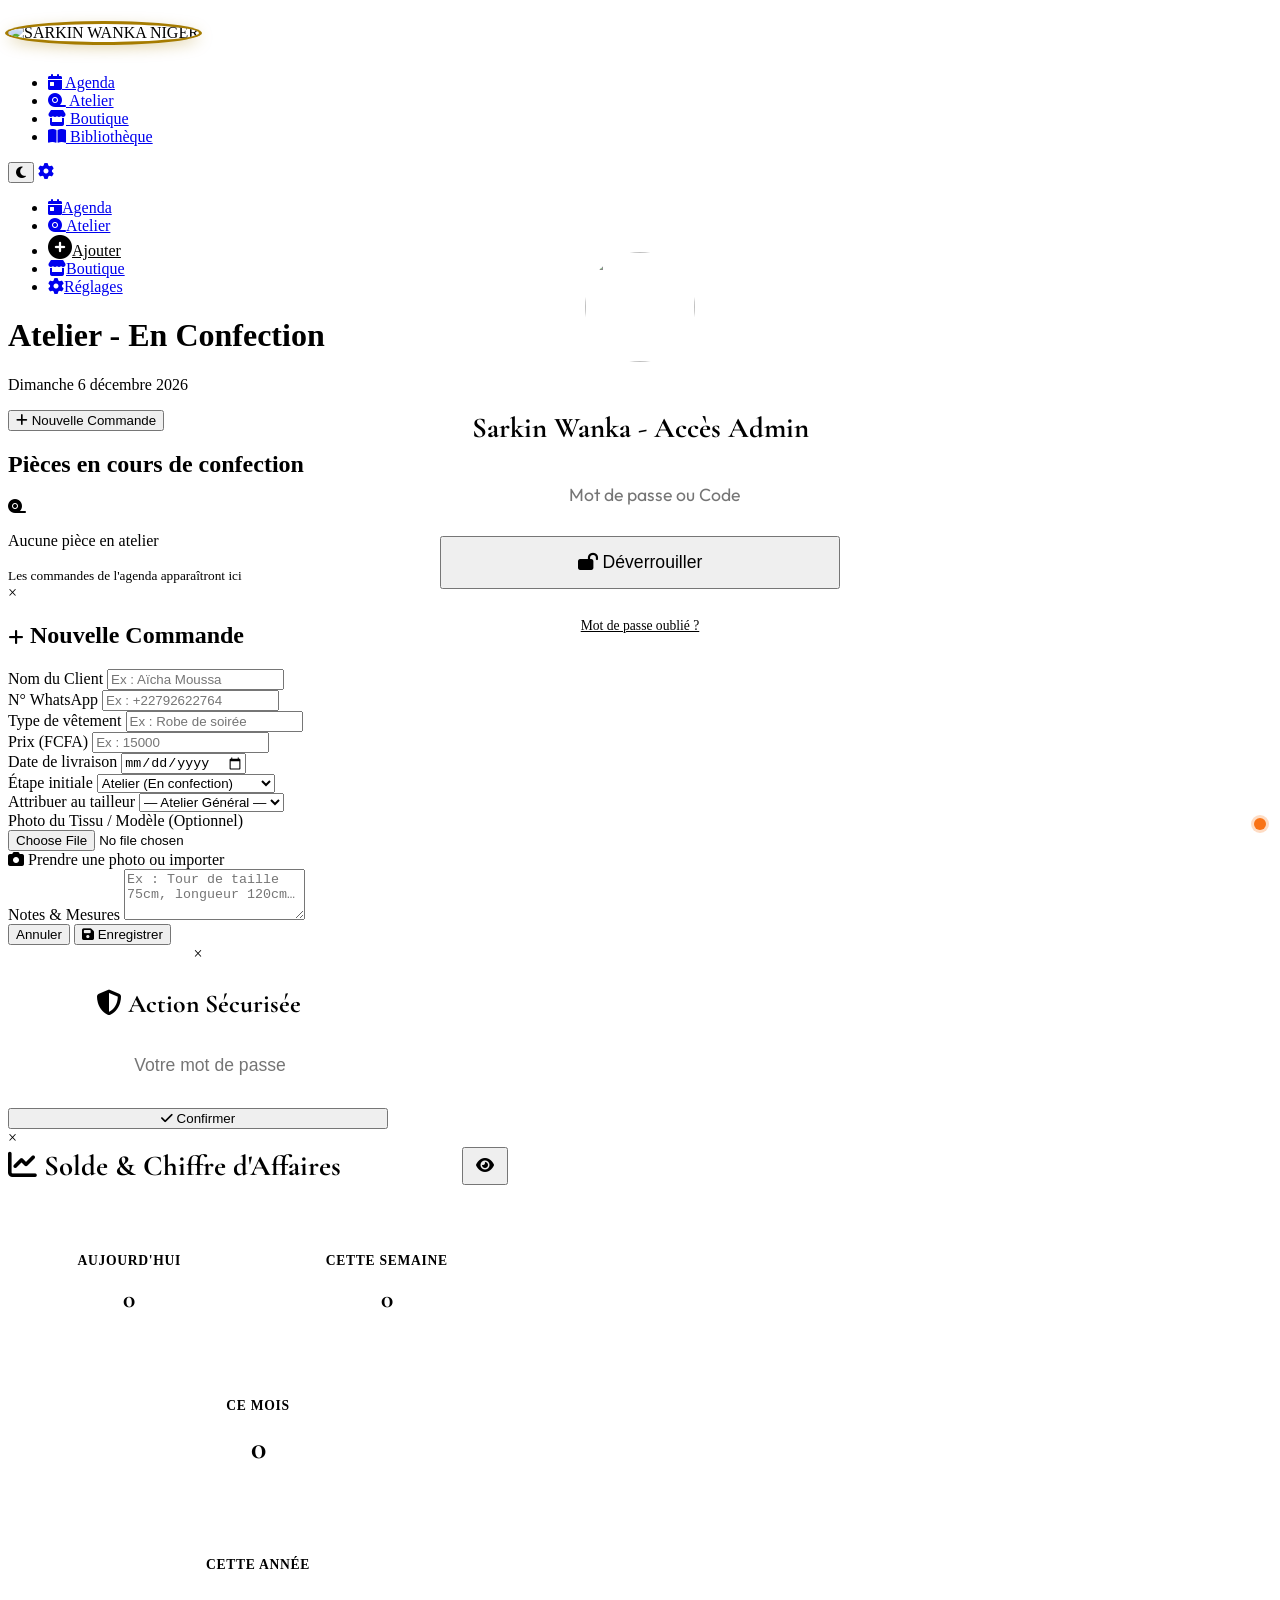
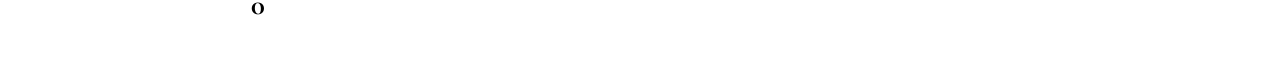
==== atelier.html @ f6b2d55a "Prefix FSW- + Boutique nav badges + Fix library actions" ====
<!DOCTYPE html>
<html lang="fr">
<head>
    <meta charset="UTF-8">
    <meta name="viewport" content="width=device-width, initial-scale=1.0, viewport-fit=cover">
    <meta name="theme-color" content="#A67C00">
    <meta name="apple-mobile-web-app-capable" content="yes">
    <meta name="apple-mobile-web-app-status-bar-style" content="default">
    <meta name="apple-mobile-web-app-title" content="Sarkin Wanka">
    <link rel="apple-touch-icon" href="assets/img/logo.png">
    <link rel="icon" type="image/png" href="assets/img/logo.png">
    <link rel="manifest" href="manifest.json">
    <title>SARKIN WANKA NIGER — Atelier</title>
    <link href="https://fonts.googleapis.com/css2?family=Cormorant+Garamond:wght@400;500;600;700&family=Outfit:wght@300;400;500;600;700&display=swap" rel="stylesheet">
    <link rel="stylesheet" href="https://cdnjs.cloudflare.com/ajax/libs/font-awesome/6.4.0/css/all.min.css">
    <link rel="stylesheet" href="assets/css/style.v2.css">
    <!-- Firebase SDK -->
    <script src="https://www.gstatic.com/firebasejs/9.23.0/firebase-app-compat.js"></script>
    <script src="https://www.gstatic.com/firebasejs/9.23.0/firebase-firestore-compat.js"></script>
    <script src="https://www.gstatic.com/firebasejs/9.23.0/firebase-storage-compat.js"></script>
    <script src="https://www.gstatic.com/firebasejs/9.23.0/firebase-auth-compat.js"></script>
</head>
<body class="light-theme">
<div class="app-container">
    <!-- SIDEBAR DESKTOP -->
    <nav class="sidebar glass-panel">
        <div class="sidebar-header" style="justify-content:center;padding:16px 0 0;">
            <div class="logo" style="flex-direction:column;gap:8px;margin-bottom:2rem;">
                <img src="assets/img/logo.png" alt="SARKIN WANKA NIGER" style="width:100px;height:100px;border-radius:50%;object-fit:cover;box-shadow:0 4px 16px rgba(166,124,0,0.4),0 0 0 3px #A67C00;">
            </div>
        </div>
        <ul class="nav-links">
            <li><a href="index.html"><i class="fa-solid fa-calendar-day"></i> Agenda</a></li>
            <li class="active"><a href="atelier.html"><i class="fa-solid fa-tape"></i> Atelier</a></li>
            <li><a href="boutique.html" style="display:flex;justify-content:space-between;align-items:center;"><span><i class="fa-solid fa-store"></i> Boutique</span><span class="boutique-badge badge badge-success" style="display:none;font-size:0.7rem;padding:2px 6px;">0</span></a></li>
            <li><a href="bibliotheque.html"><i class="fa-solid fa-book-open"></i> Bibliothèque</a></li>
        </ul>
        <div class="sidebar-footer">
            <button id="theme-toggle" class="btn-icon"><i class="fa-solid fa-moon"></i></button>
            <a href="parametre.html" class="btn-icon" title="Paramètres" style="text-decoration:none;"><i class="fa-solid fa-gear"></i></a>
        </div>
    </nav>

    <!-- BOTTOM NAV MOBILE -->
    <nav class="bottom-nav">
        <ul>
            <li><a href="index.html"><i class="fa-solid fa-calendar-day"></i><span>Agenda</span></a></li>
            <li class="active"><a href="atelier.html"><i class="fa-solid fa-tape"></i><span>Atelier</span></a></li>
            <li class="new-btn"><a href="#" onclick="openNewTaskModal();return false;" style="color:var(--primary-color);"><i class="fa-solid fa-plus-circle" style="font-size:1.5rem;"></i><span>Ajouter</span></a></li>
            <li style="position:relative;"><a href="boutique.html"><i class="fa-solid fa-store"></i><span>Boutique</span><span class="boutique-badge badge badge-success" style="display:none;position:absolute;top:5px;right:15%;font-size:0.6rem;padding:2px 5px;min-width:16px;border:2px solid var(--surface-color);">0</span></a></li>
            <li><a href="parametre.html"><i class="fa-solid fa-gear"></i><span>Réglages</span></a></li>
        </ul>
    </nav>

    <main class="main-content">
        <header class="top-header">
            <div>
                <h1>Atelier - En Confection</h1>
                <p class="subtitle" id="current-date">Aujourd'hui</p>
            </div>
            <div class="header-actions">
                <button class="btn btn-primary" onclick="openNewTaskModal()">
                    <i class="fa-solid fa-plus"></i> Nouvelle Commande
                </button>
            </div>
        </header>

        <section class="agenda-section">
            <div class="agenda-header">
                <h2>Pièces en cours de confection</h2>
            </div>
            <div class="atelier-grid" id="atelier-list">
                <div class="loading-state"><i class="fa-solid fa-spinner fa-spin"></i> Chargement…</div>
            </div>
        </section>
    </main>
</div>

<!-- Modal nouvelle commande -->
<div id="task-modal" class="modal">
    <div class="modal-content">
        <span class="close-modal" onclick="closeNewTaskModal()">&times;</span>
        <h2><i class="fa-solid fa-plus" style="color:var(--primary-color);font-size:1.1rem;"></i> Nouvelle Commande</h2>
        <form id="new-task-form">
            <div class="form-row">
                <div class="form-group">
                    <label>Nom du Client</label>
                    <input type="text" id="client-name" required placeholder="Ex : Aïcha Moussa">
                </div>
                <div class="form-group">
                    <label>N° WhatsApp</label>
                    <input type="tel" id="client-phone" placeholder="Ex : +22792622764">
                </div>
            </div>
            <div class="form-group">
                <label>Type de vêtement</label>
                <input type="text" id="cloth-type" required placeholder="Ex : Robe de soirée">
            </div>
            <div class="form-row">
                <div class="form-group">
                    <label>Prix (FCFA)</label>
                    <input type="number" id="task-price" placeholder="Ex : 15000" inputmode="numeric">
                </div>
                <div class="form-group">
                    <label>Date de livraison</label>
                    <input type="date" id="due-date" required>
                </div>
            </div>
            <div class="form-row">
                <div class="form-group">
                    <label>Étape initiale</label>
                    <select id="initial-step">
                        <option value="agenda">Agenda (Prise de mesure)</option>
                        <option value="atelier" selected>Atelier (En confection)</option>
                    </select>
                </div>
                <div class="form-group">
                    <label>Attribuer au tailleur</label>
                    <select id="task-assignee">
                        <option value="">— Atelier Général —</option>
                    </select>
                </div>
            </div>
            <div class="form-group">
                <label>Photo du Tissu / Modèle <span style="font-weight:400;text-transform:none;">(Optionnel)</span></label>
                <div class="file-upload-wrapper">
                    <input type="file" id="cloth-photo" accept="image/*" capture="environment" class="file-input">
                    <div class="file-upload-box" id="file-upload-box">
                        <i class="fa-solid fa-camera"></i>
                        <span>Prendre une photo ou importer</span>
                    </div>
                    <img id="photo-preview" class="photo-preview" style="display:none;" alt="Aperçu">
                </div>
            </div>
            <div class="form-group">
                <label>Notes &amp; Mesures</label>
                <textarea id="task-notes" rows="3" placeholder="Ex : Tour de taille 75cm, longueur 120cm…"></textarea>
            </div>
            <div class="form-actions">
                <button type="button" class="btn btn-secondary" onclick="closeNewTaskModal()">Annuler</button>
                <button type="submit" class="btn btn-primary"><i class="fa-solid fa-save"></i> Enregistrer</button>
            </div>
        </form>
    </div>
</div>

<script src="assets/js/app.v2.js"></script>
<script>
    document.addEventListener('DOMContentLoaded', async () => {
        await initFirebase();
        initTheme();
        updateDateDisplay();
        renderAtelier();
    });
</script>
</body>
</html>
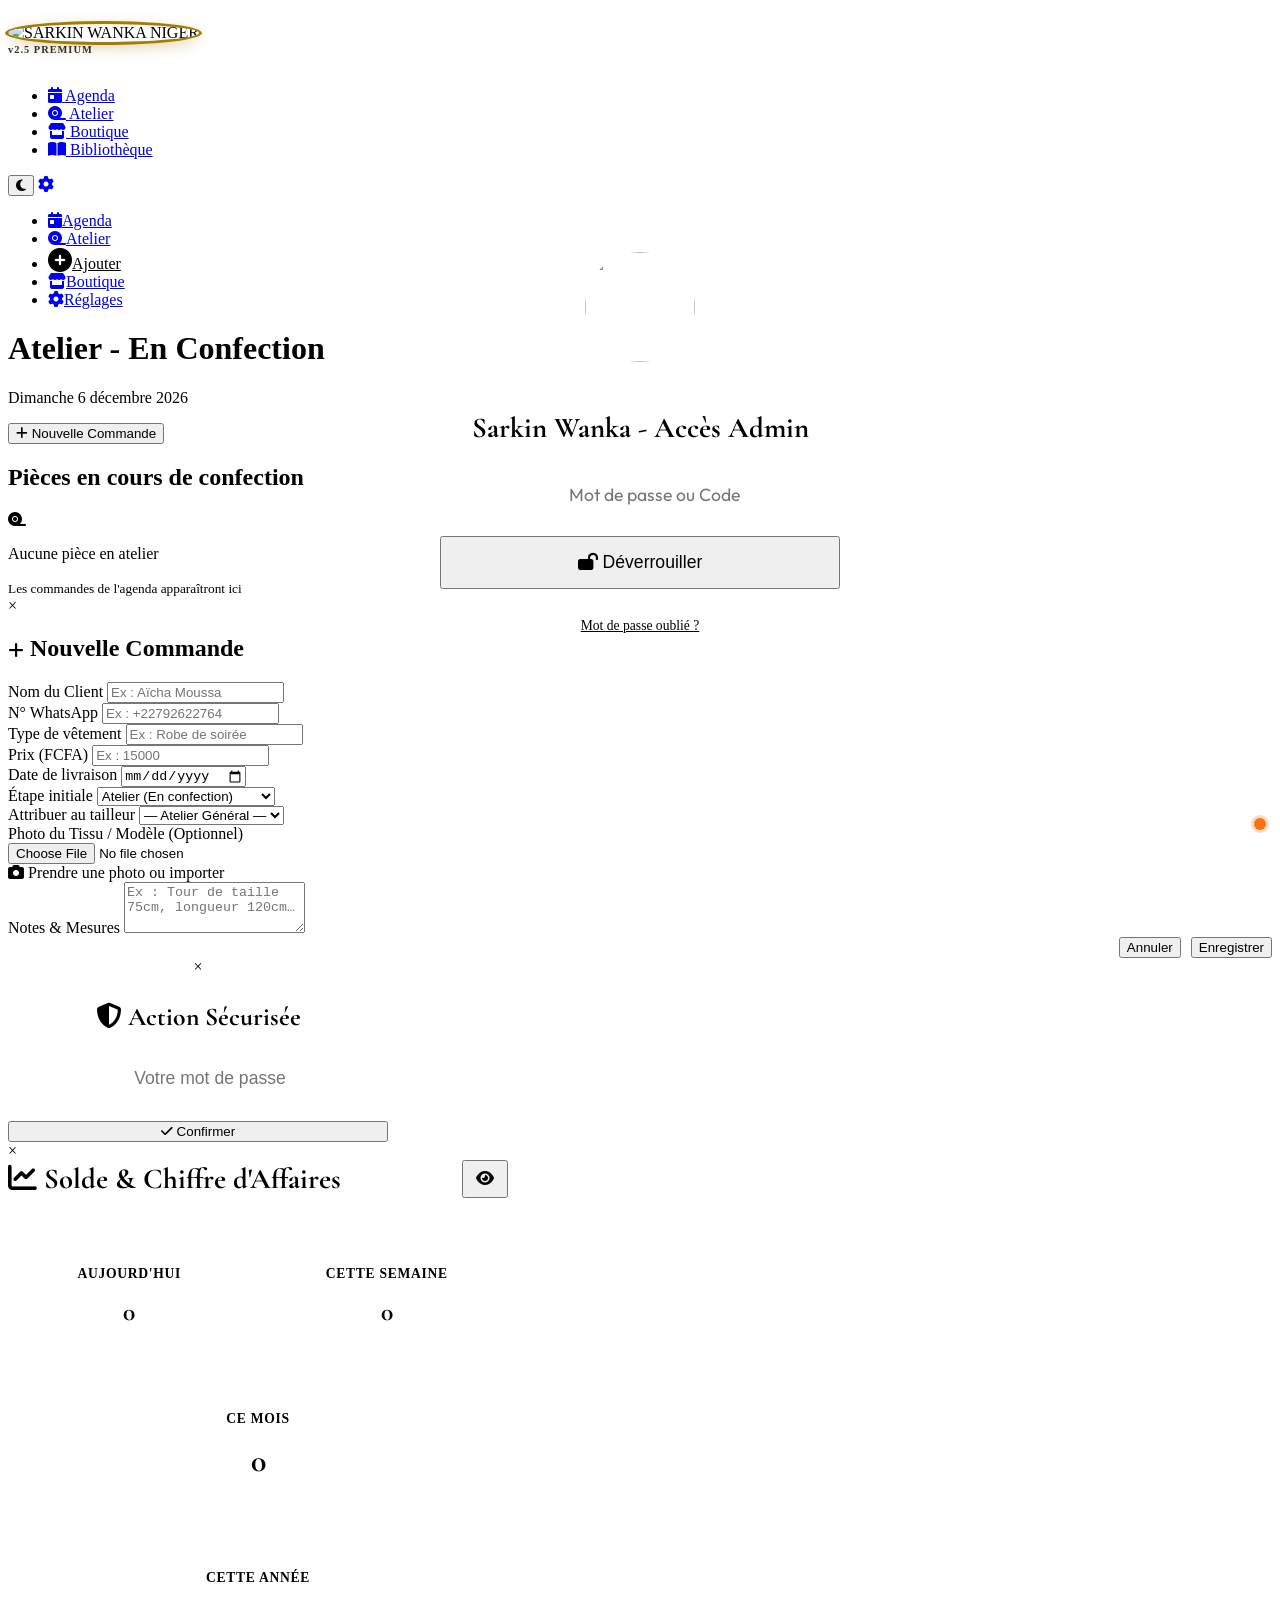
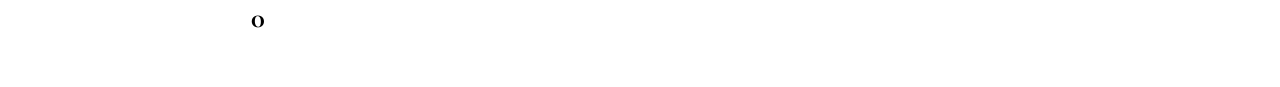
==== commit f48fe30a: "HOTFIX v2.5: Resurrected the dead JS file (Fixes all Admin buttons: Delete, Edit, Print)" ====
--- a/atelier.html
+++ b/atelier.html
@@ -26,7 +26,7 @@
     <nav class="sidebar glass-panel">
         <div class="sidebar-header" style="justify-content:center;padding:16px 0 0;">
             <div class="logo" style="flex-direction:column;gap:8px;margin-bottom:2rem;">
-                <img src="assets/img/logo.png" alt="SARKIN WANKA NIGER" style="width:100px;height:100px;border-radius:50%;object-fit:cover;box-shadow:0 4px 16px rgba(166,124,0,0.4),0 0 0 3px #A67C00;">
+                <img src="assets/img/logo.png" alt="SARKIN WANKA NIGER" style="width:100px;height:100px;border-radius:50%;object-fit:cover;box-shadow:0 4px 16px rgba(166,124,0,0.4),0 0 0 3px #A67C00;"><div style="font-size:0.65rem;color:var(--primary-color);font-weight:700;margin-top:2px;letter-spacing:1px;opacity:0.8;">v2.5 PREMIUM</div>
             </div>
         </div>
         <ul class="nav-links">
@@ -136,15 +136,21 @@
                 <label>Notes &amp; Mesures</label>
                 <textarea id="task-notes" rows="3" placeholder="Ex : Tour de taille 75cm, longueur 120cm…"></textarea>
             </div>
-            <div class="form-actions">
-                <button type="button" class="btn btn-secondary" onclick="closeNewTaskModal()">Annuler</button>
-                <button type="submit" class="btn btn-primary"><i class="fa-solid fa-save"></i> Enregistrer</button>
+            
+            <div class="form-actions" style="justify-content: space-between !important; display: flex !important;">
+                <button type="button" id="btn-delete-in-modal" class="btn btn-secondary" style="color:var(--danger-color); display:none; border-color:var(--danger-color);" onclick="handleDeleteFromModal()">
+                    <i class="fa-solid fa-trash"></i> Supprimer
+                </button>
+                <div style="display:flex; gap:10px; margin-left: auto;">
+                    <button type="button" class="btn btn-secondary" onclick="closeNewTaskModal()">Annuler</button>
+                    <button type="submit" class="btn btn-primary">Enregistrer</button>
+                </div>
             </div>
         </form>
     </div>
 </div>
 
-<script src="assets/js/app.v2.js"></script>
+<script src="assets/js/app.v2.js?v=2.2"></script>
 <script>
     document.addEventListener('DOMContentLoaded', async () => {
         await initFirebase();
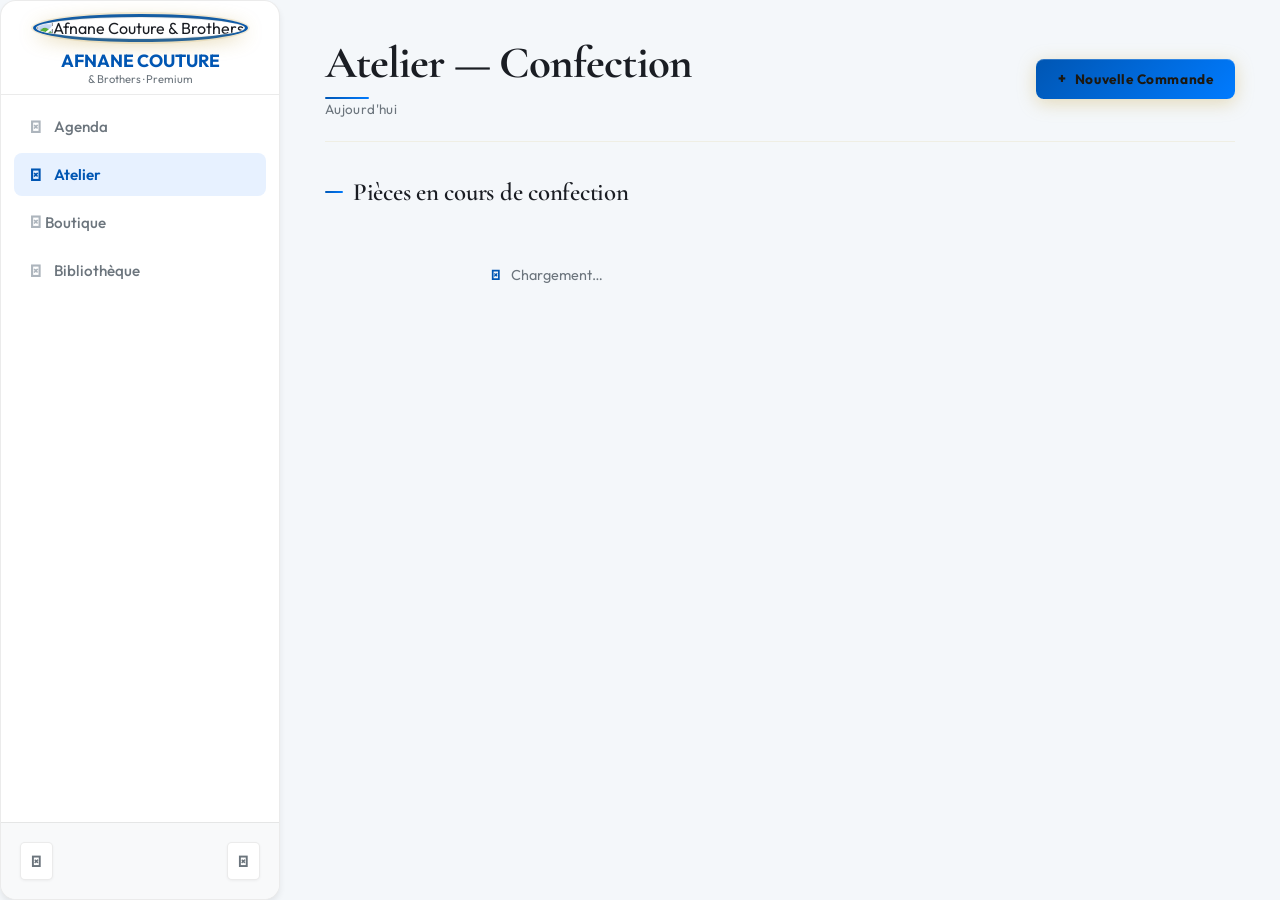
==== commit 8c0db846: "Refonte v4.0 - Afnane Couture & Brothers" ====
--- a/atelier.html
+++ b/atelier.html
@@ -1,18 +1,27 @@
 <!DOCTYPE html>
 <html lang="fr">
 <head>
+    <!-- Encodage des caractères -->
     <meta charset="UTF-8">
+    <!-- Viewport adaptatif pour mobile -->
     <meta name="viewport" content="width=device-width, initial-scale=1.0, viewport-fit=cover">
-    <meta name="theme-color" content="#A67C00">
+    <!-- Couleur de thème pour mobile -->
+    <meta name="theme-color" content="#0056b3">
+    <!-- Configuration PWA -->
     <meta name="apple-mobile-web-app-capable" content="yes">
     <meta name="apple-mobile-web-app-status-bar-style" content="default">
-    <meta name="apple-mobile-web-app-title" content="Sarkin Wanka">
+    <meta name="apple-mobile-web-app-title" content="Afnane Couture">
     <link rel="apple-touch-icon" href="assets/img/logo.png">
     <link rel="icon" type="image/png" href="assets/img/logo.png">
     <link rel="manifest" href="manifest.json">
-    <title>SARKIN WANKA NIGER — Atelier</title>
-    <link href="https://fonts.googleapis.com/css2?family=Cormorant+Garamond:wght@400;500;600;700&family=Outfit:wght@300;400;500;600;700&display=swap" rel="stylesheet">
+    <!-- Titre de la page -->
+    <title>AFNANE COUTURE & BROTHERS — Atelier</title>
+    <meta name="description" content="Atelier de confection — Afnane Couture and Brothers.">
+    <!-- Polices Google -->
+    <link href="https://fonts.googleapis.com/css2?family=Cormorant+Garamond:ital,wght@0,400;0,500;0,600;0,700;1,400&family=Outfit:wght@300;400;500;600;700&display=swap" rel="stylesheet">
+    <!-- Icônes Font Awesome -->
     <link rel="stylesheet" href="https://cdnjs.cloudflare.com/ajax/libs/font-awesome/6.4.0/css/all.min.css">
+    <!-- Feuille de style principale -->
     <link rel="stylesheet" href="assets/css/style.v2.css">
     <!-- Firebase SDK -->
     <script src="https://www.gstatic.com/firebasejs/9.23.0/firebase-app-compat.js"></script>
@@ -22,40 +31,67 @@
 </head>
 <body class="light-theme">
 <div class="app-container">
-    <!-- SIDEBAR DESKTOP -->
+
+    <!-- ===== BARRE LATÉRALE DESKTOP ===== -->
     <nav class="sidebar glass-panel">
         <div class="sidebar-header" style="justify-content:center;padding:16px 0 0;">
-            <div class="logo" style="flex-direction:column;gap:8px;margin-bottom:2rem;">
-                <img src="assets/img/logo.png" alt="SARKIN WANKA NIGER" style="width:100px;height:100px;border-radius:50%;object-fit:cover;box-shadow:0 4px 16px rgba(166,124,0,0.4),0 0 0 3px #A67C00;"><div style="font-size:0.65rem;color:var(--primary-color);font-weight:700;margin-top:2px;letter-spacing:1px;opacity:0.8;">v2.5 PREMIUM</div>
+            <div class="logo" style="flex-direction:column;gap:4px;margin-bottom:0.5rem;">
+                <img src="assets/img/logo.png" alt="Afnane Couture & Brothers"
+                     style="width:90px;height:90px;border-radius:50%;object-fit:cover;
+                            box-shadow:0 4px 20px rgba(184,150,46,0.4), 0 0 0 3px #0056b3, 0 0 0 5px rgba(184,150,46,0.15);">
+                <div class="brand-name">AFNANE COUTURE</div>
+                <div class="brand-tagline">& Brothers · Premium</div>
+                <div class="logo-divider"></div>
             </div>
         </div>
-        <ul class="nav-links">
-            <li><a href="index.html"><i class="fa-solid fa-calendar-day"></i> Agenda</a></li>
-            <li class="active"><a href="atelier.html"><i class="fa-solid fa-tape"></i> Atelier</a></li>
-            <li><a href="boutique.html" style="display:flex;justify-content:space-between;align-items:center;"><span><i class="fa-solid fa-store"></i> Boutique</span><span class="boutique-badge badge badge-success" style="display:none;font-size:0.7rem;padding:2px 6px;">0</span></a></li>
+        <ul class="nav-links" style="padding-top:10px;">
+            <li><a href="index.html"><i class="fa-solid fa-calendar-alt"></i> Agenda</a></li>
+            <!-- Page courante = active -->
+            <li class="active"><a href="atelier.html"><i class="fa-solid fa-cut"></i> Atelier</a></li>
+            <li><a href="boutique.html" style="display:flex;justify-content:space-between;align-items:center;">
+                <span><i class="fa-solid fa-shop"></i> Boutique</span>
+                <span class="boutique-badge badge badge-success" style="display:none;font-size:0.7rem;padding:2px 6px;">0</span>
+            </a></li>
             <li><a href="bibliotheque.html"><i class="fa-solid fa-book-open"></i> Bibliothèque</a></li>
         </ul>
         <div class="sidebar-footer">
-            <button id="theme-toggle" class="btn-icon"><i class="fa-solid fa-moon"></i></button>
-            <a href="parametre.html" class="btn-icon" title="Paramètres" style="text-decoration:none;"><i class="fa-solid fa-gear"></i></a>
+            <button id="theme-toggle" class="btn-icon" title="Changer le thème">
+                <i class="fa-solid fa-moon"></i>
+            </button>
+            <a href="parametre.html" class="btn-icon" title="Paramètres" style="text-decoration:none;">
+                <i class="fa-solid fa-gear"></i>
+            </a>
         </div>
     </nav>
 
-    <!-- BOTTOM NAV MOBILE -->
+    <!-- ===== NAVIGATION MOBILE ===== -->
     <nav class="bottom-nav">
         <ul>
-            <li><a href="index.html"><i class="fa-solid fa-calendar-day"></i><span>Agenda</span></a></li>
-            <li class="active"><a href="atelier.html"><i class="fa-solid fa-tape"></i><span>Atelier</span></a></li>
-            <li class="new-btn"><a href="#" onclick="openNewTaskModal();return false;" style="color:var(--primary-color);"><i class="fa-solid fa-plus-circle" style="font-size:1.5rem;"></i><span>Ajouter</span></a></li>
-            <li style="position:relative;"><a href="boutique.html"><i class="fa-solid fa-store"></i><span>Boutique</span><span class="boutique-badge badge badge-success" style="display:none;position:absolute;top:5px;right:15%;font-size:0.6rem;padding:2px 5px;min-width:16px;border:2px solid var(--surface-color);">0</span></a></li>
+            <li><a href="index.html"><i class="fa-solid fa-calendar-alt"></i><span>Agenda</span></a></li>
+            <li class="active"><a href="atelier.html"><i class="fa-solid fa-cut"></i><span>Atelier</span></a></li>
+            <li class="new-btn">
+                <a href="#" onclick="openNewTaskModal();return false;" style="color:var(--primary-color);">
+                    <i class="fa-solid fa-plus" style="font-size:1.5rem;"></i>
+                    <span>Ajouter</span>
+                </a>
+            </li>
+            <li style="position:relative;">
+                <a href="boutique.html">
+                    <i class="fa-solid fa-shop"></i><span>Boutique</span>
+                    <span class="boutique-badge badge badge-success"
+                          style="display:none;position:absolute;top:5px;right:15%;font-size:0.6rem;padding:2px 5px;min-width:16px;border:2px solid var(--surface-color);">0</span>
+                </a>
+            </li>
             <li><a href="parametre.html"><i class="fa-solid fa-gear"></i><span>Réglages</span></a></li>
         </ul>
     </nav>
 
+    <!-- ===== CONTENU PRINCIPAL ===== -->
     <main class="main-content">
+        <!-- En-tête avec titre et bouton -->
         <header class="top-header">
             <div>
-                <h1>Atelier - En Confection</h1>
+                <h1>Atelier — Confection</h1>
                 <p class="subtitle" id="current-date">Aujourd'hui</p>
             </div>
             <div class="header-actions">
@@ -65,10 +101,12 @@
             </div>
         </header>
 
+        <!-- Section principale : cartes kanban des pièces en confection -->
         <section class="agenda-section">
             <div class="agenda-header">
                 <h2>Pièces en cours de confection</h2>
             </div>
+            <!-- Grille kanban remplie dynamiquement -->
             <div class="atelier-grid" id="atelier-list">
                 <div class="loading-state"><i class="fa-solid fa-spinner fa-spin"></i> Chargement…</div>
             </div>
@@ -76,11 +114,11 @@
     </main>
 </div>
 
-<!-- Modal nouvelle commande -->
+<!-- ===== MODALE : NOUVELLE COMMANDE ===== -->
 <div id="task-modal" class="modal">
     <div class="modal-content">
         <span class="close-modal" onclick="closeNewTaskModal()">&times;</span>
-        <h2><i class="fa-solid fa-plus" style="color:var(--primary-color);font-size:1.1rem;"></i> Nouvelle Commande</h2>
+        <h2><i class="fa-solid fa-cut" style="color:var(--primary-color);font-size:1.1rem;"></i> Nouvelle Commande</h2>
         <form id="new-task-form">
             <div class="form-row">
                 <div class="form-group">
@@ -94,12 +132,12 @@
             </div>
             <div class="form-group">
                 <label>Type de vêtement</label>
-                <input type="text" id="cloth-type" required placeholder="Ex : Robe de soirée">
+                <input type="text" id="cloth-type" required placeholder="Ex : Boubou de cérémonie">
             </div>
             <div class="form-row">
                 <div class="form-group">
                     <label>Prix (FCFA)</label>
-                    <input type="number" id="task-price" placeholder="Ex : 15000" inputmode="numeric">
+                    <input type="number" id="task-price" placeholder="Ex : 25000" inputmode="numeric">
                 </div>
                 <div class="form-group">
                     <label>Date de livraison</label>
@@ -111,6 +149,7 @@
                     <label>Étape initiale</label>
                     <select id="initial-step">
                         <option value="agenda">Agenda (Prise de mesure)</option>
+                        <!-- Atelier sélectionné par défaut sur cette page -->
                         <option value="atelier" selected>Atelier (En confection)</option>
                     </select>
                 </div>
@@ -134,11 +173,13 @@
             </div>
             <div class="form-group">
                 <label>Notes &amp; Mesures</label>
-                <textarea id="task-notes" rows="3" placeholder="Ex : Tour de taille 75cm, longueur 120cm…"></textarea>
-            </div>
-            
+                <textarea id="task-notes" rows="3" placeholder="Ex : Tour de taille 78cm, longueur 120cm…"></textarea>
+            </div>
+
             <div class="form-actions" style="justify-content: space-between !important; display: flex !important;">
-                <button type="button" id="btn-delete-in-modal" class="btn btn-secondary" style="color:var(--danger-color); display:none; border-color:var(--danger-color);" onclick="handleDeleteFromModal()">
+                <button type="button" id="btn-delete-in-modal" class="btn btn-secondary"
+                        style="color:var(--danger-color); display:none; border-color:var(--danger-color);"
+                        onclick="handleDeleteFromModal()">
                     <i class="fa-solid fa-trash"></i> Supprimer
                 </button>
                 <div style="display:flex; gap:10px; margin-left: auto;">
@@ -150,13 +191,14 @@
     </div>
 </div>
 
-<script src="assets/js/app.v2.js?v=2.2"></script>
+<script src="assets/js/app.v2.js?v=4.0.0"></script>
 <script>
+    // Initialisation au chargement de la page atelier
     document.addEventListener('DOMContentLoaded', async () => {
-        await initFirebase();
-        initTheme();
-        updateDateDisplay();
-        renderAtelier();
+        await initFirebase();   // Connexion à Firebase (base de données)
+        initTheme();            // Applique le thème clair/sombre sauvegardé
+        updateDateDisplay();    // Affiche la date du jour
+        renderAtelier();        // Charge et affiche les commandes en atelier
     });
 </script>
 </body>
--- a/assets/css/style.v2.css
+++ b/assets/css/style.v2.css
@@ -0,0 +1,1229 @@
+/* ============================================================
+   AFNANE COUTURE & BROTHERS — Style Expert v4.0 "Maison de Couture"
+   Designer   : Antigravity / Chamsoudine Dev
+   Philosophie: Luxe sobre, ombres profondes, or raffiné
+   Palette    : Or (#C9A84C), Noir (#080808), Crème (#F5F0E8)
+   Typo       : Cormorant Garamond (serif haute couture) + Outfit (lecture)
+   ============================================================ */
+
+/* --- Import polices premium --- */
+@import url('https://fonts.googleapis.com/css2?family=Cormorant+Garamond:ital,wght@0,300;0,400;0,500;0,600;0,700;1,400;1,600&family=Outfit:wght@300;400;500;600;700&display=swap');
+
+/* ============================================================
+   VARIABLES GLOBALES — Système de design
+   ============================================================ */
+:root {
+    /* ---- Bleu Professionnel & Accents ---- */
+    --primary-color: #0056b3;
+    --primary-light: #e7f1ff;
+    --primary-deep:  #003d80;
+    --accent-glow:   rgba(0, 86, 179, 0.15);
+    --border-light:  rgba(0, 0, 0, 0.08);
+    --grad-primary:  linear-gradient(135deg, #0056b3 0%, #007bff 100%);
+    --grad-primary-h: linear-gradient(135deg, #004494 0%, #0069d9 100%);
+
+    /* ---- Surfaces (Claires & Pros) ---- */
+    --bg:           #f4f7fa;
+    --bg-deep:      #e9ecef;
+    --surface:      #ffffff;
+    --surface-alt:  #f8f9fa;
+    --sidebar-bg:   #ffffff;  /* Sidebar claire */
+    --sidebar-alt:  #f1f3f5;
+
+    /* ---- Texte ---- */
+    --txt-main:     #1a1d23;
+    --txt-muted:    #6c757d;
+    --txt-hint:     #adb5bd;
+    --txt-on-dark:  #ffffff;
+    --txt-primary:  #0056b3;
+
+    /* ---- Sémantique ---- */
+    --success:      #28a745;
+    --success-dim:  rgba(40, 167, 69, 0.1);
+    --warning:      #fd7e14;
+    --warning-dim:  rgba(253, 126, 20, 0.1);
+    --danger:       #dc3545;
+    --danger-dim:   rgba(220, 53, 69, 0.1);
+    --info:         #17a2b8;
+    --info-dim:     rgba(23, 162, 184, 0.1);
+
+    /* ---- Layout ---- */
+    --sidebar-w:    280px;
+    --radius-xl:    16px;
+    --radius-lg:    12px;
+    --radius-md:    8px;
+    --radius-sm:    5px;
+    --speed:        0.2s;
+
+    /* ---- Ombres Pro ---- */
+    --sh-xs:  0 1px 3px rgba(0,0,0,0.05);
+    --sh-sm:  0 4px 6px rgba(0,0,0,0.07);
+    --sh-md:  0 10px 15px rgba(0,0,0,0.1);
+    --sh-lg:  0 20px 25px rgba(0,0,0,0.12);
+    --sh-xl:  0 25px 50px rgba(0,0,0,0.15);
+    --sh-glow: 0 0 20px rgba(0, 86, 179, 0.2);
+}
+
+/* ---- THÈME SOMBRE PRO ---- */
+body.dark-theme {
+    --bg:          #121418;
+    --bg-deep:     #0b0d0e;
+    --surface:     #1c1f26;
+    --surface-alt: #252a33;
+    --sidebar-bg:  #1c1f26;
+    --txt-main:    #f8f9fa;
+    --txt-muted:   #adb5bd;
+    --txt-hint:    #495057;
+    --border-light: rgba(255, 255, 255, 0.08);
+    --sh-md:       0 8px 32px rgba(0,0,0,0.4);
+    --sh-lg:       0 20px 60px rgba(0,0,0,0.5);
+}
+
+/* ============================================================
+   RESET & BASE
+   ============================================================ */
+*, *::before, *::after {
+    margin: 0; padding: 0;
+    box-sizing: border-box;
+    font-family: 'Outfit', sans-serif;
+    -webkit-tap-highlight-color: transparent;
+}
+
+html { scroll-behavior: smooth; }
+
+body {
+    background: var(--bg);
+    color: var(--txt-main);
+    overflow-x: hidden;
+    transition: background var(--speed), color var(--speed);
+    min-height: 100vh;
+}
+
+/* --- Filigrane décoratif très subtil --- */
+body::after {
+    content: '';
+    position: fixed;
+    bottom: -80px;
+    right: -80px;
+    width: 420px;
+    height: 420px;
+    background-image: url('../img/logo.png');
+    background-size: contain;
+    background-repeat: no-repeat;
+    background-position: center;
+    opacity: 0.03;
+    pointer-events: none;
+    z-index: 0;
+    filter: grayscale(40%);
+}
+body.dark-theme::after { opacity: 0.05; }
+
+/* ============================================================
+   LAYOUT
+   ============================================================ */
+.app-container {
+    display: flex;
+    min-height: 100vh;
+    position: relative;
+}
+
+/* ============================================================
+   SIDEBAR — Design "Maison de Couture" (fond noir luxe)
+   ============================================================ */
+.sidebar {
+    width: var(--sidebar-w);
+    background: var(--sidebar-bg); /* Blanc */
+    position: fixed;
+    left: 0; top: 0;
+    height: 100vh;
+    display: flex;
+    flex-direction: column;
+    padding: 0;
+    z-index: 200;
+    overflow: hidden;
+    border-right: 1px solid var(--border-light);
+    box-shadow: 4px 0 30px rgba(0,0,0,0.03);
+}
+
+/* On enlève les décorations "Couture" complexes de la v4.0 */
+.sidebar::before, .sidebar::after { display: none; }
+
+/* ---- Logo zone ---- */
+.sidebar-header {
+    padding: 2rem 1.5rem 1.5rem;
+    text-align: center;
+    position: relative;
+    border-bottom: 1px solid var(--border-light);
+}
+
+.sidebar-header img {
+    width: 60px; height: 60px; /* Plus sobre */
+    border-radius: 12px;
+    object-fit: cover;
+    border: 1px solid var(--border-light);
+    box-shadow: var(--sh-sm);
+    transition: transform 0.2s;
+}
+
+.brand-name {
+    font-size: 1.1rem;
+    font-weight: 700;
+    color: var(--primary-color);
+    letter-spacing: 0;
+    text-transform: none;
+    margin-top: 10px;
+}
+
+.brand-tagline {
+    font-size: 0.7rem;
+    color: var(--txt-muted);
+    letter-spacing: 0;
+    text-transform: none;
+}
+
+.logo-divider { display: none; }
+
+/* ---- Navigation ---- */
+.nav-links {
+    list-style: none;
+    flex-grow: 1;
+    padding: 1.5rem 0.8rem;
+}
+
+.nav-links li { margin-bottom: 5px; }
+
+.nav-links a {
+    display: flex;
+    align-items: center;
+    gap: 12px;
+    padding: 12px 16px;
+    text-decoration: none;
+    color: var(--txt-muted);
+    font-weight: 500;
+    font-size: 0.95rem;
+    border-radius: var(--radius-md);
+    transition: all 0.2s;
+}
+
+.nav-links a i {
+    font-size: 1.1rem;
+    color: var(--txt-hint);
+    transition: color 0.2s;
+}
+
+/* Survol */
+.nav-links a:hover {
+    color: var(--primary-color);
+    background: var(--bg-deep);
+}
+.nav-links a:hover i { color: var(--primary-color); }
+
+/* Actif */
+.nav-links li.active a {
+    background: var(--primary-light);
+    color: var(--primary-color);
+    font-weight: 600;
+}
+.nav-links li.active a i { color: var(--primary-color); }
+
+/* ---- Pied sidebar ---- */
+.sidebar-footer {
+    display: flex;
+    align-items: center;
+    justify-content: space-between;
+    padding: 1.2rem;
+    border-top: 1px solid var(--border-light);
+    background: var(--surface-alt);
+}
+
+.btn-icon {
+    background: var(--surface);
+    border: 1px solid var(--border-light);
+    font-size: 1rem;
+    color: var(--txt-muted);
+    cursor: pointer;
+    padding: 8px 10px;
+    border-radius: var(--radius-sm);
+    box-shadow: var(--sh-xs);
+}
+.btn-icon:hover {
+    color: var(--primary-color);
+    border-color: var(--primary-color);
+}
+
+/* ============================================================
+   CONTENU PRINCIPAL
+   ============================================================ */
+.main-content {
+    flex: 1;
+    margin-left: var(--sidebar-w);
+    padding: 2.5rem 2.8rem 4rem;
+    max-width: 1400px;
+    position: relative;
+    z-index: 1;
+}
+
+/* ---- Header page ---- */
+.top-header {
+    display: flex;
+    justify-content: space-between;
+    align-items: center;
+    margin-bottom: 2.2rem;
+    padding-bottom: 1.5rem;
+    border-bottom: 1px solid rgba(201,168,76,0.12);
+}
+
+.top-header h1 {
+    font-family: 'Cormorant Garamond', serif;
+    font-size: 2.8rem;
+    font-weight: 700;
+    color: var(--txt-main);
+    line-height: 1.05;
+    letter-spacing: -0.02em;
+    position: relative;
+}
+
+/* Trait doré sous le H1 */
+.top-header h1::after {
+    content: '';
+    display: block;
+    width: 44px; height: 2px;
+    background: var(--grad-primary);
+    margin-top: 10px;
+    border-radius: 2px;
+}
+
+.subtitle {
+    color: var(--txt-muted);
+    font-size: 0.84rem;
+    font-weight: 400;
+    letter-spacing: 0.03em;
+    margin-top: 2px;
+}
+
+.header-actions { display: flex; gap: 10px; align-items: center; }
+
+/* ============================================================
+   BOUTONS — Design expert
+   ============================================================ */
+.btn {
+    padding: 11px 22px;
+    border-radius: var(--radius-md);
+    font-weight: 600;
+    font-size: 0.85rem;
+    cursor: pointer;
+    display: inline-flex;
+    align-items: center;
+    gap: 8px;
+    border: none;
+    transition: all var(--speed);
+    letter-spacing: 0.04em;
+    touch-action: manipulation;
+    text-transform: none;
+    position: relative;
+    overflow: hidden;
+}
+
+/* Effet shimmer au survol sur btn-primary */
+.btn::after {
+    content: '';
+    position: absolute;
+    top: 0; left: -100%;
+    width: 60%; height: 100%;
+    background: linear-gradient(90deg, transparent, rgba(255,255,255,0.18), transparent);
+    transition: left 0.4s ease;
+}
+.btn:hover::after { left: 150%; }
+
+/* Primaire — or luxe */
+.btn-primary {
+    background: var(--grad-primary);
+    color: #1C1810;
+    font-weight: 700;
+    box-shadow: 0 4px 18px rgba(201,168,76,0.38), inset 0 1px 0 rgba(255,255,255,0.2);
+}
+.btn-primary:hover {
+    background: var(--grad-primary-h);
+    transform: translateY(-2px);
+    box-shadow: 0 8px 28px rgba(201,168,76,0.48), inset 0 1px 0 rgba(255,255,255,0.25);
+}
+.btn-primary:active { transform: translateY(0); opacity: 0.95; }
+
+/* Secondaire — verre */
+.btn-secondary {
+    background: var(--surface);
+    color: var(--txt-main);
+    border: 1px solid var(--border-light);
+    box-shadow: var(--sh-xs);
+}
+.btn-secondary:hover {
+    background: var(--primary-light);
+    border-color: rgba(201,168,76,0.30);
+    color: var(--primary-color);
+    transform: translateY(-1px);
+}
+.btn-secondary:active { transform: translateY(0); }
+
+/* ============================================================
+   PANNEAUX VERRE
+   ============================================================ */
+.glass-panel {
+    background: var(--surface);
+    border: 1px solid var(--border-light);
+    border-radius: var(--radius-xl);
+    box-shadow: var(--sh-sm);
+    backdrop-filter: blur(20px);
+    -webkit-backdrop-filter: blur(20px);
+    transition: box-shadow var(--speed), transform var(--speed);
+}
+.glass-panel:hover { box-shadow: var(--sh-md); }
+
+body.dark-theme .glass-panel {
+    background: rgba(17,16,9,0.97);
+    border-color: rgba(201,168,76,0.07);
+}
+
+/* ============================================================
+   BANNIÈRE CHIFFRE D'AFFAIRES
+   ============================================================ */
+.revenue-banner {
+    background: var(--sidebar-bg);
+    background: linear-gradient(130deg, #0A0907 0%, #1A1508 50%, #0A0907 100%);
+    padding: 1.6rem 2rem;
+    border-radius: var(--radius-xl);
+    color: var(--txt-on-dark);
+    display: flex;
+    align-items: center;
+    justify-content: space-between;
+    margin-bottom: 1.8rem;
+    box-shadow: var(--sh-lg), 0 0 0 1px rgba(201,168,76,0.12);
+    animation: fadeSlideUp 0.5s ease both;
+    cursor: pointer;
+    position: relative;
+    overflow: hidden;
+    border: 1px solid rgba(201,168,76,0.12);
+    transition: all var(--speed);
+}
+.revenue-banner:hover {
+    box-shadow: var(--sh-xl), 0 0 0 1px rgba(201,168,76,0.20);
+    transform: translateY(-2px);
+}
+
+/* Trait or brillant en haut */
+.revenue-banner::before {
+    content: '';
+    position: absolute;
+    top: 0; left: 0; right: 0;
+    height: 1px;
+    background: var(--grad-primary);
+    opacity: 0.7;
+}
+
+/* Shimmer animé */
+.revenue-banner::after {
+    content: '';
+    position: absolute;
+    top: 0; left: -100%;
+    width: 50%; height: 100%;
+    background: linear-gradient(90deg, transparent, rgba(201,168,76,0.07), transparent);
+    animation: shimmer 3.5s ease-in-out infinite;
+}
+
+.revenue-banner .rev-label {
+    font-size: 0.7rem;
+    font-weight: 700;
+    color: rgba(201,168,76,0.6);
+    text-transform: uppercase;
+    letter-spacing: 0.14em;
+    margin-bottom: 5px;
+}
+
+.revenue-banner .rev-amount {
+    font-family: 'Cormorant Garamond', serif;
+    font-size: 2.3rem;
+    font-weight: 700;
+    line-height: 1;
+    color: var(--primary-light);
+    text-shadow: 0 0 40px rgba(201,168,76,0.3);
+}
+
+.revenue-banner .rev-icon {
+    font-size: 2.8rem;
+    opacity: 0.12;
+    color: var(--primary-color);
+}
+
+/* ============================================================
+   GRILLE STATS
+   ============================================================ */
+.stats-grid {
+    display: grid;
+    grid-template-columns: repeat(auto-fit, minmax(190px, 1fr));
+    gap: 1.2rem;
+    margin-bottom: 2rem;
+}
+
+.stat-card {
+    padding: 1.5rem 1.6rem;
+    display: flex;
+    align-items: center;
+    gap: 1rem;
+    cursor: pointer;
+    animation: fadeSlideUp 0.4s ease both;
+    position: relative;
+    overflow: hidden;
+    border-radius: var(--radius-xl);
+    transition: all var(--speed);
+}
+
+/* Fond dégradé subtil propre à chaque carte */
+.stat-card::before {
+    content: '';
+    position: absolute;
+    inset: 0;
+    border-radius: inherit;
+    opacity: 0;
+    transition: opacity var(--speed);
+    background: linear-gradient(135deg, var(--primary-light) 0%, transparent 60%);
+}
+.stat-card:hover::before { opacity: 1; }
+
+.stat-card:hover {
+    transform: translateY(-4px);
+    box-shadow: var(--sh-md), 0 0 0 1px rgba(201,168,76,0.15);
+}
+
+/* Cercle d'icône */
+.stat-icon {
+    width: 52px; height: 52px;
+    border-radius: 14px;
+    display: flex;
+    align-items: center;
+    justify-content: center;
+    font-size: 1.2rem;
+    flex-shrink: 0;
+    position: relative;
+    z-index: 1;
+}
+
+/* Couleurs icônes */
+.bg-primary-light { background: var(--primary-light); }
+.bg-warning-light { background: var(--warning-dim); }
+.bg-success-light { background: var(--success-dim); }
+.bg-danger-light  { background: var(--danger-dim); }
+
+.text-primary { color: var(--primary-color); }
+.text-warning { color: var(--warning); }
+.text-success { color: var(--success); }
+.text-danger  { color: var(--danger); }
+
+.stat-details { flex: 1; position: relative; z-index: 1; }
+
+.stat-details h3 {
+    font-size: 0.68rem;
+    font-weight: 700;
+    color: var(--txt-muted);
+    text-transform: uppercase;
+    letter-spacing: 0.1em;
+    margin-bottom: 5px;
+}
+
+.stat-value {
+    font-family: 'Cormorant Garamond', serif;
+    font-size: 2.4rem;
+    font-weight: 700;
+    line-height: 1;
+    color: var(--txt-main);
+}
+
+.stat-sub {
+    font-size: 0.72rem;
+    color: var(--txt-hint);
+    margin-top: 3px;
+    font-style: italic;
+}
+
+/* ============================================================
+   SECTION AGENDA
+   ============================================================ */
+.agenda-section { animation: fadeSlideUp 0.5s ease 0.1s both; }
+
+.agenda-header {
+    margin-bottom: 1.2rem;
+    display: flex;
+    align-items: center;
+    justify-content: space-between;
+}
+
+.agenda-header h2 {
+    font-family: 'Cormorant Garamond', serif;
+    font-size: 1.55rem;
+    font-weight: 600;
+    letter-spacing: -0.01em;
+    display: flex;
+    align-items: center;
+    gap: 10px;
+}
+.agenda-header h2::before {
+    content: '';
+    display: inline-block;
+    width: 18px; height: 2px;
+    background: var(--grad-primary);
+    border-radius: 2px;
+    flex-shrink: 0;
+}
+
+.agenda-list { display: flex; flex-direction: column; gap: 0.65rem; }
+
+/* ---- Item agenda ---- */
+.agenda-item {
+    padding: 1.1rem 1.4rem;
+    border-radius: var(--radius-lg);
+    display: flex;
+    justify-content: space-between;
+    align-items: center;
+    gap: 1rem;
+    background: var(--surface);
+    border: 1px solid var(--border-light);
+    border-left: 3px solid var(--primary-color);
+    box-shadow: var(--sh-xs);
+    transition: all var(--speed);
+    animation: fadeSlideUp 0.35s ease both;
+    position: relative;
+    overflow: hidden;
+}
+
+/* Brillance subtile sur hover */
+.agenda-item::before {
+    content: '';
+    position: absolute;
+    left: 0; top: 0; bottom: 0;
+    width: 3px;
+    background: var(--grad-primary);
+    transition: width 0.2s;
+}
+.agenda-item:hover { transform: translateX(4px); box-shadow: var(--sh-sm); }
+.agenda-item.urgent { border-left-color: var(--danger); }
+.agenda-item.urgent::before { background: linear-gradient(180deg, #8B1A1A, #D44444); }
+
+.item-info h4 {
+    font-size: 0.97rem;
+    font-weight: 600;
+    margin-bottom: 4px;
+    line-height: 1.3;
+}
+.item-info p {
+    font-size: 0.81rem;
+    color: var(--txt-muted);
+    display: flex;
+    gap: 12px;
+    flex-wrap: wrap;
+    align-items: center;
+}
+.item-info .notes-text {
+    font-size: 0.79rem;
+    color: var(--txt-hint);
+    margin-top: 4px;
+    font-style: italic;
+}
+.item-actions {
+    display: flex;
+    gap: 7px;
+    flex-shrink: 0;
+    flex-wrap: wrap;
+    justify-content: flex-end;
+}
+
+/* ============================================================
+   BADGES
+   ============================================================ */
+.badge {
+    padding: 3px 10px;
+    border-radius: 30px;
+    font-size: 0.65rem;
+    font-weight: 700;
+    letter-spacing: 0.07em;
+    text-transform: uppercase;
+    white-space: nowrap;
+}
+
+.badge-agenda   { background: var(--primary-light);     color: var(--primary-color);  border: 1px solid rgba(201,168,76,0.20); }
+.badge-atelier  { background: var(--warning-dim);  color: var(--warning);   border: 1px solid rgba(160,84,24,0.18); }
+.badge-boutique { background: var(--success-dim);  color: var(--success);   border: 1px solid rgba(29,107,58,0.18); }
+.badge-livre    { background: rgba(100,100,90,0.09); color: var(--txt-muted); border: 1px solid rgba(150,140,120,0.15); }
+.badge-urgent   { background: var(--danger-dim);   color: var(--danger);    border: 1px solid rgba(139,26,26,0.18); }
+.badge-success  { background: var(--success-dim);  color: var(--success);   border: 1px solid rgba(29,107,58,0.18); }
+
+/* ============================================================
+   KANBAN ATELIER
+   ============================================================ */
+.atelier-grid {
+    display: grid;
+    grid-template-columns: repeat(auto-fill, minmax(295px, 1fr));
+    gap: 1.3rem;
+}
+
+.kanban-card {
+    background: var(--surface);
+    border-radius: var(--radius-xl);
+    border: 1px solid var(--border-light);
+    padding: 1.4rem;
+    display: flex;
+    flex-direction: column;
+    gap: 10px;
+    box-shadow: var(--sh-sm);
+    transition: all var(--speed);
+    animation: fadeSlideUp 0.4s ease both;
+    position: relative;
+    overflow: hidden;
+}
+
+/* Barre colorée en haut de la carte (trait d'identité) */
+.kanban-card::before {
+    content: '';
+    position: absolute;
+    top: 0; left: 0; right: 0;
+    height: 3px;
+    background: linear-gradient(90deg, var(--warning), #E8943A);
+    border-radius: var(--radius-xl) var(--radius-xl) 0 0;
+}
+
+.boutique-card::before {
+    background: linear-gradient(90deg, var(--success), #3DAF6A);
+}
+
+.kanban-card:hover {
+    transform: translateY(-5px);
+    box-shadow: var(--sh-lg);
+    border-color: rgba(201,168,76,0.25);
+}
+
+.kanban-card-header {
+    display: flex;
+    justify-content: space-between;
+    align-items: center;
+}
+
+.kanban-card h3 {
+    font-size: 1.05rem;
+    font-weight: 700;
+    margin-top: 4px;
+    line-height: 1.25;
+}
+
+.price-tag {
+    font-family: 'Cormorant Garamond', serif;
+    font-size: 1.3rem;
+    font-weight: 700;
+    color: var(--primary-color);
+}
+
+.phone-tag {
+    font-size: 0.76rem;
+    color: var(--txt-muted);
+    display: flex;
+    align-items: center;
+    gap: 4px;
+}
+
+.notes-box {
+    background: var(--surface-alt);
+    padding: 10px 13px;
+    border-radius: var(--radius-md);
+    font-size: 0.81rem;
+    color: var(--txt-muted);
+    border: 1px solid var(--border-light);
+    line-height: 1.5;
+}
+
+.card-actions {
+    display: flex;
+    gap: 7px;
+    margin-top: auto;
+    padding-top: 8px;
+}
+
+/* ============================================================
+   IMAGES
+   ============================================================ */
+.cloth-thumb {
+    width: 54px; height: 54px;
+    border-radius: var(--radius-md);
+    object-fit: cover;
+    box-shadow: var(--sh-sm);
+    flex-shrink: 0;
+    border: 1px solid var(--border-light);
+}
+
+.atelier-thumb-wrap {
+    width: 100%; height: 148px;
+    overflow: hidden;
+    border-radius: var(--radius-md);
+    border: 1px solid var(--border-light);
+    position: relative;
+}
+
+.atelier-thumb {
+    width: 100%; height: 100%;
+    object-fit: cover;
+    transition: transform 0.55s ease;
+    display: block;
+}
+.atelier-thumb-wrap:hover .atelier-thumb { transform: scale(1.06); }
+
+/* ============================================================
+   MODALES
+   ============================================================ */
+.modal {
+    display: none;
+    position: fixed;
+    inset: 0;
+    background: rgba(0,0,0,0.72);
+    z-index: 1000;
+    backdrop-filter: blur(10px);
+    -webkit-backdrop-filter: blur(10px);
+    justify-content: center;
+    align-items: center;
+    padding: 1rem;
+}
+
+.modal.active {
+    display: flex;
+    animation: fadeIn 0.2s ease;
+}
+
+.modal-content {
+    background: var(--surface);
+    border-radius: var(--radius-xl);
+    padding: 2rem 2.2rem;
+    width: 100%;
+    max-width: 560px;
+    max-height: 90vh;
+    overflow-y: auto;
+    box-shadow: var(--sh-xl), 0 0 0 1px var(--border-light);
+    position: relative;
+    animation: scaleIn 0.22s ease;
+    border-top: 2px solid var(--primary-color);
+}
+
+.modal-content h2 {
+    font-family: 'Cormorant Garamond', serif;
+    font-size: 1.75rem;
+    font-weight: 700;
+    margin-bottom: 1.6rem;
+    padding-bottom: 1rem;
+    border-bottom: 1px solid var(--border-light);
+    display: flex;
+    align-items: center;
+    gap: 10px;
+}
+
+.close-modal {
+    position: absolute;
+    top: 1.2rem; right: 1.4rem;
+    font-size: 1.5rem;
+    cursor: pointer;
+    color: var(--txt-muted);
+    line-height: 1;
+    width: 32px; height: 32px;
+    display: flex;
+    align-items: center;
+    justify-content: center;
+    border-radius: var(--radius-sm);
+    transition: all var(--speed);
+}
+.close-modal:hover {
+    color: var(--primary-color);
+    background: var(--primary-light);
+}
+
+/* ============================================================
+   FORMULAIRES
+   ============================================================ */
+.form-group {
+    margin-bottom: 1.2rem;
+}
+
+.form-group label {
+    display: block;
+    font-size: 0.72rem;
+    font-weight: 700;
+    color: var(--txt-muted);
+    text-transform: uppercase;
+    letter-spacing: 0.09em;
+    margin-bottom: 7px;
+}
+
+.form-group input,
+.form-group select,
+.form-group textarea {
+    width: 100%;
+    padding: 12px 15px;
+    border: 1px solid var(--border-light);
+    border-radius: var(--radius-md);
+    background: var(--bg);
+    color: var(--txt-main);
+    font-family: 'Outfit', sans-serif;
+    font-size: 0.93rem;
+    transition: all var(--speed);
+    outline: none;
+    -webkit-appearance: none;
+}
+
+.form-group input:focus,
+.form-group select:focus,
+.form-group textarea:focus {
+    border-color: var(--primary-color);
+    box-shadow: 0 0 0 3px rgba(201,168,76,0.12);
+    background: var(--surface);
+}
+
+.form-group input::placeholder,
+.form-group textarea::placeholder { color: var(--txt-hint); }
+
+.form-row {
+    display: grid;
+    grid-template-columns: 1fr 1fr;
+    gap: 1rem;
+}
+
+.form-actions {
+    display: flex;
+    gap: 10px;
+    padding-top: 1rem;
+    border-top: 1px solid var(--border-light);
+    margin-top: 0.5rem;
+}
+
+/* Zone upload photo */
+.file-upload-wrapper { position: relative; }
+
+.file-input {
+    position: absolute !important;
+    inset: 0;
+    opacity: 0;
+    cursor: pointer;
+    z-index: 2;
+    width: 100% !important;
+    height: 100% !important;
+}
+
+.file-upload-box {
+    display: flex;
+    flex-direction: column;
+    align-items: center;
+    justify-content: center;
+    gap: 8px;
+    padding: 1.8rem;
+    border: 2px dashed rgba(201,168,76,0.25);
+    border-radius: var(--radius-lg);
+    color: var(--txt-muted);
+    font-size: 0.85rem;
+    text-align: center;
+    background: var(--primary-light);
+    cursor: pointer;
+    transition: all var(--speed);
+    min-height: 100px;
+}
+.file-upload-box:hover {
+    border-color: var(--primary-color);
+    color: var(--primary-color);
+    background: rgba(201,168,76,0.08);
+}
+.file-upload-box i { font-size: 1.6rem; color: var(--primary-color); opacity: 0.6; }
+
+.photo-preview {
+    width: 100%;
+    max-height: 200px;
+    object-fit: cover;
+    border-radius: var(--radius-lg);
+    border: 1px solid var(--border-light);
+    box-shadow: var(--sh-sm);
+}
+
+/* ============================================================
+   PAGE PARAMÈTRES — Cartes settings
+   ============================================================ */
+.settings-card {
+    background: var(--surface);
+    border: 1px solid var(--border-light);
+    border-radius: var(--radius-xl);
+    padding: 1.8rem 2rem;
+    box-shadow: var(--sh-sm);
+    margin-bottom: 1.4rem;
+    position: relative;
+    overflow: hidden;
+}
+.settings-card::before {
+    content: '';
+    position: absolute;
+    top: 0; left: 0; right: 0;
+    height: 2px;
+    background: var(--grad-primary);
+    opacity: 0.5;
+}
+
+.settings-section-title {
+    font-family: 'Cormorant Garamond', serif;
+    font-size: 1.35rem;
+    font-weight: 600;
+    margin-bottom: 1.5rem;
+    padding-bottom: 0.8rem;
+    border-bottom: 1px solid var(--border-light);
+    display: flex;
+    align-items: center;
+    gap: 10px;
+    letter-spacing: -0.01em;
+}
+
+/* ============================================================
+   BIBLIOTHÈQUE — Tableau de données
+   ============================================================ */
+.biblio-table-wrap {
+    overflow-x: auto;
+    border-radius: var(--radius-xl);
+    border: 1px solid var(--border-light);
+    box-shadow: var(--sh-sm);
+}
+
+table {
+    width: 100%;
+    border-collapse: collapse;
+    font-size: 0.9rem;
+}
+
+thead th {
+    background: var(--bg-deep);
+    padding: 13px 16px;
+    font-size: 0.68rem;
+    font-weight: 700;
+    color: var(--txt-muted);
+    text-transform: uppercase;
+    letter-spacing: 0.1em;
+    border-bottom: 1px solid var(--border-light);
+    white-space: nowrap;
+}
+
+tbody td {
+    padding: 13px 16px;
+    border-bottom: 1px solid rgba(201,168,76,0.06);
+    vertical-align: middle;
+    color: var(--txt-main);
+}
+
+tbody tr:hover td { background: var(--primary-light); }
+tbody tr:last-child td { border-bottom: none; }
+
+/* ============================================================
+   NAVIGATION MOBILE BAS
+   ============================================================ */
+.bottom-nav {
+    display: none;
+    position: fixed;
+    bottom: 0; left: 0; right: 0;
+    background: var(--sidebar-bg);
+    border-top: 1px solid rgba(201,168,76,0.10);
+    z-index: 200;
+    padding-bottom: env(safe-area-inset-bottom);
+    box-shadow: 0 -8px 30px rgba(0,0,0,0.25);
+}
+
+.bottom-nav ul {
+    list-style: none;
+    display: flex;
+    justify-content: space-around;
+    align-items: center;
+    height: 62px;
+}
+
+.bottom-nav a {
+    display: flex;
+    flex-direction: column;
+    align-items: center;
+    gap: 3px;
+    text-decoration: none;
+    color: rgba(255,255,255,0.25);
+    font-size: 0.6rem;
+    font-weight: 600;
+    text-transform: uppercase;
+    letter-spacing: 0.06em;
+    transition: color var(--speed);
+    padding: 8px 12px;
+    border-radius: var(--radius-sm);
+}
+.bottom-nav a i { font-size: 1.1rem; }
+
+.bottom-nav li.active a { color: var(--primary-color); }
+.bottom-nav a:hover { color: var(--primary-light); }
+
+/* Bouton central "+" mis en évidence */
+.bottom-nav .new-btn a {
+    background: var(--grad-primary);
+    color: #1C1810;
+    padding: 10px 14px;
+    border-radius: 50%;
+    width: 52px; height: 52px;
+    margin-top: -18px;
+    box-shadow: var(--sh-glow);
+    font-size: 0;
+    letter-spacing: 0;
+}
+.bottom-nav .new-btn a i { font-size: 1.3rem; }
+
+/* ============================================================
+   ÉTATS VIDES & CHARGEMENT
+   ============================================================ */
+.empty-state {
+    display: flex;
+    flex-direction: column;
+    align-items: center;
+    justify-content: center;
+    gap: 12px;
+    padding: 3.5rem 2rem;
+    text-align: center;
+    color: var(--txt-muted);
+}
+.empty-state i {
+    font-size: 2.5rem;
+    color: var(--primary-color);
+    opacity: 0.35;
+}
+.empty-state p { font-size: 1rem; font-weight: 500; }
+.empty-state small { font-size: 0.8rem; color: var(--txt-hint); }
+
+.loading-state {
+    display: flex;
+    align-items: center;
+    justify-content: center;
+    gap: 10px;
+    padding: 2.5rem;
+    color: var(--txt-muted);
+    font-size: 0.9rem;
+}
+.loading-state i { color: var(--primary-color); }
+
+/* ============================================================
+   COULEURS DATES
+   ============================================================ */
+.date-overdue { color: var(--danger); font-weight: 600; }
+.date-soon    { color: var(--warning); font-weight: 600; }
+.date-ok      { color: var(--success); }
+
+/* ============================================================
+   INDICATEUR FIREBASE (point coloré)
+   ============================================================ */
+#firebase-status-dot {
+    position: fixed;
+    bottom: 76px; right: 16px;
+    z-index: 8888;
+    width: 10px; height: 10px;
+    border-radius: 50%;
+}
+
+/* ============================================================
+   ANIMATIONS
+   ============================================================ */
+@keyframes fadeSlideUp {
+    from { opacity: 0; transform: translateY(18px); }
+    to   { opacity: 1; transform: translateY(0); }
+}
+
+@keyframes fadeIn {
+    from { opacity: 0; }
+    to   { opacity: 1; }
+}
+
+@keyframes scaleIn {
+    from { opacity: 0; transform: scale(0.95); }
+    to   { opacity: 1; transform: scale(1); }
+}
+
+@keyframes shimmer {
+    0%   { left: -100%; }
+    60%  { left: 150%; }
+    100% { left: 150%; }
+}
+
+@keyframes pulse {
+    0%, 100% { opacity: 1; }
+    50%       { opacity: 0.55; }
+}
+
+/* Délais d'animation en cascade */
+.agenda-item:nth-child(1) { animation-delay: 0.05s; }
+.agenda-item:nth-child(2) { animation-delay: 0.10s; }
+.agenda-item:nth-child(3) { animation-delay: 0.15s; }
+.agenda-item:nth-child(4) { animation-delay: 0.20s; }
+.agenda-item:nth-child(5) { animation-delay: 0.25s; }
+
+.kanban-card:nth-child(1) { animation-delay: 0.06s; }
+.kanban-card:nth-child(2) { animation-delay: 0.12s; }
+.kanban-card:nth-child(3) { animation-delay: 0.18s; }
+.kanban-card:nth-child(4) { animation-delay: 0.24s; }
+
+.stat-card:nth-child(1) { animation-delay: 0.05s; }
+.stat-card:nth-child(2) { animation-delay: 0.10s; }
+.stat-card:nth-child(3) { animation-delay: 0.15s; }
+.stat-card:nth-child(4) { animation-delay: 0.20s; }
+
+/* ============================================================
+   SCROLLBAR personnalisée
+   ============================================================ */
+::-webkit-scrollbar { width: 5px; height: 5px; }
+::-webkit-scrollbar-track { background: transparent; }
+::-webkit-scrollbar-thumb {
+    background: rgba(201,168,76,0.25);
+    border-radius: 10px;
+}
+::-webkit-scrollbar-thumb:hover { background: rgba(201,168,76,0.45); }
+
+/* ============================================================
+   INPUTS dans sidebar (dark)
+   ============================================================ */
+.sidebar .form-group input {
+    background: rgba(255,255,255,0.04);
+    border-color: rgba(201,168,76,0.15);
+    color: var(--txt-on-dark);
+}
+
+/* ============================================================
+   RESPONSIVE — Mobile (≤ 820px)
+   ============================================================ */
+@media (max-width: 820px) {
+    :root { --bottom-nav-height: 62px; }
+
+    .sidebar { display: none; }
+    .bottom-nav { display: block; }
+
+    .main-content {
+        margin-left: 0;
+        padding: 1.4rem 1.1rem calc(var(--bottom-nav-height) + 30px);
+    }
+
+    .top-header {
+        flex-direction: column;
+        align-items: flex-start;
+        gap: 12px;
+    }
+
+    .top-header h1 { font-size: 2rem; }
+
+    .header-actions .btn span { display: none; }
+
+    .form-row { grid-template-columns: 1fr; gap: 0; }
+
+    .modal-content { padding: 1.5rem 1.2rem; }
+
+    .stats-grid { grid-template-columns: 1fr 1fr; gap: 0.9rem; }
+
+    .atelier-grid { grid-template-columns: 1fr; }
+
+    .revenue-banner { padding: 1.2rem 1.4rem; }
+    .revenue-banner .rev-amount { font-size: 1.8rem; }
+}
+
+@media (max-width: 450px) {
+    .stats-grid { grid-template-columns: 1fr 1fr; }
+    .stat-value { font-size: 2rem; }
+    .top-header h1 { font-size: 1.7rem; }
+}
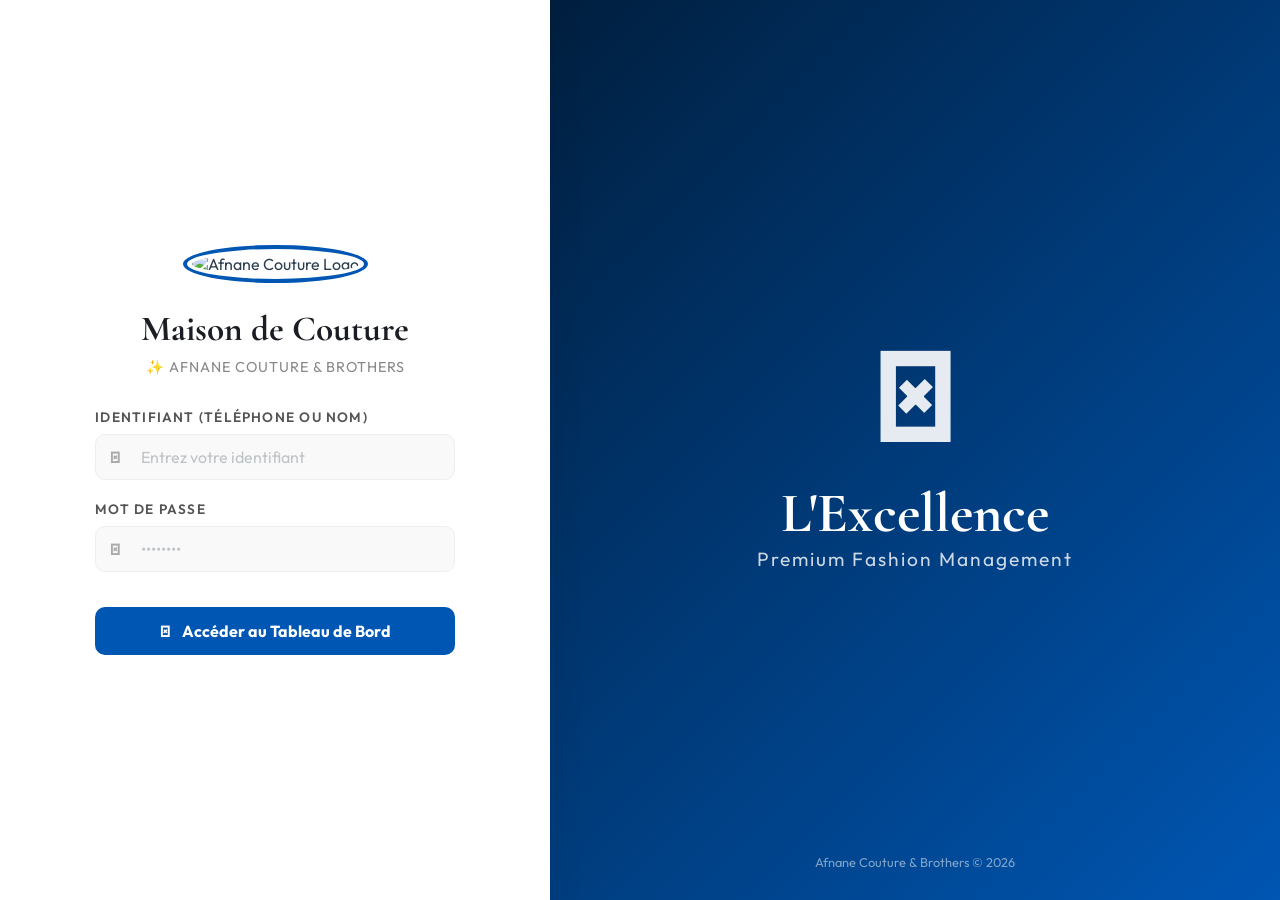
==== commit 727159d5: "Mise à jour complète : Système de verrouillage robuste de l'interface et fichiers API" ====
--- a/atelier.html
+++ b/atelier.html
@@ -1,205 +1,100 @@
 <!DOCTYPE html>
 <html lang="fr">
 <head>
-    <!-- Encodage des caractères -->
     <meta charset="UTF-8">
-    <!-- Viewport adaptatif pour mobile -->
     <meta name="viewport" content="width=device-width, initial-scale=1.0, viewport-fit=cover">
-    <!-- Couleur de thème pour mobile -->
     <meta name="theme-color" content="#0056b3">
-    <!-- Configuration PWA -->
-    <meta name="apple-mobile-web-app-capable" content="yes">
-    <meta name="apple-mobile-web-app-status-bar-style" content="default">
-    <meta name="apple-mobile-web-app-title" content="Afnane Couture">
-    <link rel="apple-touch-icon" href="assets/img/logo.png">
-    <link rel="icon" type="image/png" href="assets/img/logo.png">
-    <link rel="manifest" href="manifest.json">
-    <!-- Titre de la page -->
     <title>AFNANE COUTURE & BROTHERS — Atelier</title>
-    <meta name="description" content="Atelier de confection — Afnane Couture and Brothers.">
-    <!-- Polices Google -->
+    <link href="https://fonts.googleapis.com/icon?family=Material+Icons" rel="stylesheet">
     <link href="https://fonts.googleapis.com/css2?family=Cormorant+Garamond:ital,wght@0,400;0,500;0,600;0,700;1,400&family=Outfit:wght@300;400;500;600;700&display=swap" rel="stylesheet">
-    <!-- Icônes Font Awesome -->
     <link rel="stylesheet" href="https://cdnjs.cloudflare.com/ajax/libs/font-awesome/6.4.0/css/all.min.css">
-    <!-- Feuille de style principale -->
-    <link rel="stylesheet" href="assets/css/style.v2.css">
-    <!-- Firebase SDK -->
-    <script src="https://www.gstatic.com/firebasejs/9.23.0/firebase-app-compat.js"></script>
-    <script src="https://www.gstatic.com/firebasejs/9.23.0/firebase-firestore-compat.js"></script>
-    <script src="https://www.gstatic.com/firebasejs/9.23.0/firebase-storage-compat.js"></script>
-    <script src="https://www.gstatic.com/firebasejs/9.23.0/firebase-auth-compat.js"></script>
+    <link rel="stylesheet" href="assets/css/style.v2.css?v=1.4">
 </head>
 <body class="light-theme">
-<div class="app-container">
-
-    <!-- ===== BARRE LATÉRALE DESKTOP ===== -->
-    <nav class="sidebar glass-panel">
-        <div class="sidebar-header" style="justify-content:center;padding:16px 0 0;">
-            <div class="logo" style="flex-direction:column;gap:4px;margin-bottom:0.5rem;">
-                <img src="assets/img/logo.png" alt="Afnane Couture & Brothers"
-                     style="width:90px;height:90px;border-radius:50%;object-fit:cover;
-                            box-shadow:0 4px 20px rgba(184,150,46,0.4), 0 0 0 3px #0056b3, 0 0 0 5px rgba(184,150,46,0.15);">
+    <div class="app-container">
+        <!-- ===== BARRE LATÉRALE ===== -->
+        <nav class="sidebar">
+            <div class="sidebar-header">
+                <img src="assets/img/logo.png" alt="Afnane Couture & Brothers">
                 <div class="brand-name">AFNANE COUTURE</div>
                 <div class="brand-tagline">& Brothers · Premium</div>
-                <div class="logo-divider"></div>
             </div>
-        </div>
-        <ul class="nav-links" style="padding-top:10px;">
-            <li><a href="index.html"><i class="fa-solid fa-calendar-alt"></i> Agenda</a></li>
-            <!-- Page courante = active -->
-            <li class="active"><a href="atelier.html"><i class="fa-solid fa-cut"></i> Atelier</a></li>
-            <li><a href="boutique.html" style="display:flex;justify-content:space-between;align-items:center;">
-                <span><i class="fa-solid fa-shop"></i> Boutique</span>
-                <span class="boutique-badge badge badge-success" style="display:none;font-size:0.7rem;padding:2px 6px;">0</span>
-            </a></li>
-            <li><a href="bibliotheque.html"><i class="fa-solid fa-book-open"></i> Bibliothèque</a></li>
-        </ul>
-        <div class="sidebar-footer">
-            <button id="theme-toggle" class="btn-icon" title="Changer le thème">
-                <i class="fa-solid fa-moon"></i>
-            </button>
-            <a href="parametre.html" class="btn-icon" title="Paramètres" style="text-decoration:none;">
-                <i class="fa-solid fa-gear"></i>
-            </a>
-        </div>
-    </nav>
+            <ul class="nav-links">
+                <li><a href="index.html"><span class="material-icons">dashboard</span> Dashboard</a></li>
+                <li><a href="index.html#agenda-section"><span class="material-icons">calendar_month</span> Agenda</a></li>
+                <li class="active"><a href="atelier.html"><span class="material-icons">content_cut</span> Atelier</a></li>
+                <li><a href="boutique.html"><span class="material-icons">storefront</span> Boutique</a></li>
+                <li><a href="galerie.html"><span class="material-icons">images</span> Galerie</a></li>
+                <li><a href="bibliotheque.html"><span class="material-icons">library_books</span> Bibliothèque</a></li>
+                <li><a href="utilisateurs.html"><span class="material-icons">people</span> Utilisateurs</a></li>
+                <li><a href="parametres.html"><span class="material-icons">settings</span> Paramètres</a></li>
+            </ul>
+            <div class="sidebar-footer">
+                <a href="#" onclick="logout();return false;" class="btn-logout">
+                    <span class="material-icons">power_settings_new</span> Déconnexion
+                </a>
+                <button id="theme-toggle" class="btn-icon" title="Thème"><span class="material-icons">dark_mode</span></button>
+            </div>
+        </nav>
 
-    <!-- ===== NAVIGATION MOBILE ===== -->
-    <nav class="bottom-nav">
-        <ul>
-            <li><a href="index.html"><i class="fa-solid fa-calendar-alt"></i><span>Agenda</span></a></li>
-            <li class="active"><a href="atelier.html"><i class="fa-solid fa-cut"></i><span>Atelier</span></a></li>
-            <li class="new-btn">
-                <a href="#" onclick="openNewTaskModal();return false;" style="color:var(--primary-color);">
-                    <i class="fa-solid fa-plus" style="font-size:1.5rem;"></i>
-                    <span>Ajouter</span>
-                </a>
-            </li>
-            <li style="position:relative;">
-                <a href="boutique.html">
-                    <i class="fa-solid fa-shop"></i><span>Boutique</span>
-                    <span class="boutique-badge badge badge-success"
-                          style="display:none;position:absolute;top:5px;right:15%;font-size:0.6rem;padding:2px 5px;min-width:16px;border:2px solid var(--surface-color);">0</span>
-                </a>
-            </li>
-            <li><a href="parametre.html"><i class="fa-solid fa-gear"></i><span>Réglages</span></a></li>
-        </ul>
-    </nav>
+        <!-- ===== NAVIGATION MOBILE ===== -->
+        <nav class="bottom-nav">
+            <ul>
+                <li><a href="index.html"><span class="material-icons">dashboard</span><span>Dashboard</span></a></li>
+                <li class="active"><a href="atelier.html"><span class="material-icons">content_cut</span><span>Atelier</span></a></li>
+                <li class="new-btn"><a href="#" onclick="openNewTaskModal();return false;"><span class="material-icons" style="font-size:1.8rem;color:#fff;">add_circle</span></a></li>
+                <li><a href="boutique.html"><span class="material-icons">storefront</span><span>Boutique</span></a></li>
+                <li><a href="galerie.html"><span class="material-icons">images</span><span>Galerie</span></a></li>
+                <li><a href="utilisateurs.html"><span class="material-icons">people</span><span>Users</span></a></li>
+                <li><a href="parametres.html"><span class="material-icons">settings</span><span>Réglages</span></a></li>
+            </ul>
+        </nav>
 
-    <!-- ===== CONTENU PRINCIPAL ===== -->
-    <main class="main-content">
-        <!-- En-tête avec titre et bouton -->
-        <header class="top-header">
-            <div>
-                <h1>Atelier — Confection</h1>
-                <p class="subtitle" id="current-date">Aujourd'hui</p>
-            </div>
-            <div class="header-actions">
-                <button class="btn btn-primary" onclick="openNewTaskModal()">
-                    <i class="fa-solid fa-plus"></i> Nouvelle Commande
-                </button>
-            </div>
-        </header>
+        <main class="main-content">
+            <header class="top-header">
+                <div style="display: flex; align-items: center; gap: 15px;">
+                    <a href="index.html" class="btn-icon-circle" title="Retour au Tableau de Bord">
+                        <span class="material-icons" style="color: var(--primary-color);">dashboard</span>
+                    </a>
+                    <div>
+                        <h1>Atelier de Confection</h1>
+                        <p class="subtitle">Suivi des exemplaires en cours de fabrication</p>
+                    </div>
+                </div>
+                <button class="btn btn-primary" onclick="openNewTaskModal()"><i class="fa-solid fa-plus-circle"></i> Nouvelle Commande</button>
+            </header>
 
-        <!-- Section principale : cartes kanban des pièces en confection -->
-        <section class="agenda-section">
-            <div class="agenda-header">
-                <h2>Pièces en cours de confection</h2>
-            </div>
-            <!-- Grille kanban remplie dynamiquement -->
-            <div class="atelier-grid" id="atelier-list">
-                <div class="loading-state"><i class="fa-solid fa-spinner fa-spin"></i> Chargement…</div>
-            </div>
-        </section>
-    </main>
-</div>
+            <section class="agenda-section">
+                <div class="agenda-header">
+                    <h2>Pièces en cours de confection</h2>
+                </div>
+                <div class="atelier-grid" id="atelier-list">
+                    <div class="loading-state"><i class="fa-solid fa-spinner fa-spin"></i> Chargement…</div>
+                </div>
+            </section>
+        </main>
+    </div>
 
-<!-- ===== MODALE : NOUVELLE COMMANDE ===== -->
-<div id="task-modal" class="modal">
-    <div class="modal-content">
-        <span class="close-modal" onclick="closeNewTaskModal()">&times;</span>
-        <h2><i class="fa-solid fa-cut" style="color:var(--primary-color);font-size:1.1rem;"></i> Nouvelle Commande</h2>
-        <form id="new-task-form">
-            <div class="form-row">
-                <div class="form-group">
-                    <label>Nom du Client</label>
-                    <input type="text" id="client-name" required placeholder="Ex : Aïcha Moussa">
+    <!-- MODALE : NOUVELLE COMMANDE -->
+    <div id="task-modal" class="modal">
+        <div class="modal-content">
+            <span class="close-modal" onclick="closeNewTaskModal()">&times;</span>
+            <h2 id="modal-title">Nouvelle Commande</h2>
+            <form id="new-task-form">
+                <!-- Champs simplifiés pour l'exemple, JS gérera le reste -->
+                <div class="form-row">
+                    <div class="form-group"><label>Client</label><input type="text" id="client-name" required></div>
+                    <div class="form-group"><label>WhatsApp</label><input type="tel" id="client-phone"></div>
                 </div>
-                <div class="form-group">
-                    <label>N° WhatsApp</label>
-                    <input type="tel" id="client-phone" placeholder="Ex : +22792622764">
-                </div>
-            </div>
-            <div class="form-group">
-                <label>Type de vêtement</label>
-                <input type="text" id="cloth-type" required placeholder="Ex : Boubou de cérémonie">
-            </div>
-            <div class="form-row">
-                <div class="form-group">
-                    <label>Prix (FCFA)</label>
-                    <input type="number" id="task-price" placeholder="Ex : 25000" inputmode="numeric">
-                </div>
-                <div class="form-group">
-                    <label>Date de livraison</label>
-                    <input type="date" id="due-date" required>
-                </div>
-            </div>
-            <div class="form-row">
-                <div class="form-group">
-                    <label>Étape initiale</label>
-                    <select id="initial-step">
-                        <option value="agenda">Agenda (Prise de mesure)</option>
-                        <!-- Atelier sélectionné par défaut sur cette page -->
-                        <option value="atelier" selected>Atelier (En confection)</option>
-                    </select>
-                </div>
-                <div class="form-group">
-                    <label>Attribuer au tailleur</label>
-                    <select id="task-assignee">
-                        <option value="">— Atelier Général —</option>
-                    </select>
-                </div>
-            </div>
-            <div class="form-group">
-                <label>Photo du Tissu / Modèle <span style="font-weight:400;text-transform:none;">(Optionnel)</span></label>
-                <div class="file-upload-wrapper">
-                    <input type="file" id="cloth-photo" accept="image/*" capture="environment" class="file-input">
-                    <div class="file-upload-box" id="file-upload-box">
-                        <i class="fa-solid fa-camera"></i>
-                        <span>Prendre une photo ou importer</span>
-                    </div>
-                    <img id="photo-preview" class="photo-preview" style="display:none;" alt="Aperçu">
-                </div>
-            </div>
-            <div class="form-group">
-                <label>Notes &amp; Mesures</label>
-                <textarea id="task-notes" rows="3" placeholder="Ex : Tour de taille 78cm, longueur 120cm…"></textarea>
-            </div>
-
-            <div class="form-actions" style="justify-content: space-between !important; display: flex !important;">
-                <button type="button" id="btn-delete-in-modal" class="btn btn-secondary"
-                        style="color:var(--danger-color); display:none; border-color:var(--danger-color);"
-                        onclick="handleDeleteFromModal()">
-                    <i class="fa-solid fa-trash"></i> Supprimer
-                </button>
-                <div style="display:flex; gap:10px; margin-left: auto;">
+                <div class="form-group"><label>Type de vêtement</label><input type="text" id="cloth-type" required></div>
+                <div class="form-actions">
                     <button type="button" class="btn btn-secondary" onclick="closeNewTaskModal()">Annuler</button>
                     <button type="submit" class="btn btn-primary">Enregistrer</button>
                 </div>
-            </div>
-        </form>
+            </form>
+        </div>
     </div>
-</div>
 
-<script src="assets/js/app.v2.js?v=4.0.0"></script>
-<script>
-    // Initialisation au chargement de la page atelier
-    document.addEventListener('DOMContentLoaded', async () => {
-        await initFirebase();   // Connexion à Firebase (base de données)
-        initTheme();            // Applique le thème clair/sombre sauvegardé
-        updateDateDisplay();    // Affiche la date du jour
-        renderAtelier();        // Charge et affiche les commandes en atelier
-    });
-</script>
+    <script src="assets/js/app.v2.js"></script>
 </body>
 </html>
--- a/assets/css/style.v2.css
+++ b/assets/css/style.v2.css
@@ -13,55 +13,56 @@
    VARIABLES GLOBALES — Système de design
    ============================================================ */
 :root {
-    /* ---- Bleu Professionnel & Accents ---- */
-    --primary-color: #0056b3;
-    --primary-light: #e7f1ff;
-    --primary-deep:  #003d80;
-    --accent-glow:   rgba(0, 86, 179, 0.15);
-    --border-light:  rgba(0, 0, 0, 0.08);
-    --grad-primary:  linear-gradient(135deg, #0056b3 0%, #007bff 100%);
-    --grad-primary-h: linear-gradient(135deg, #004494 0%, #0069d9 100%);
-
-    /* ---- Surfaces (Claires & Pros) ---- */
-    --bg:           #f4f7fa;
-    --bg-deep:      #e9ecef;
+    /* ---- Majesty Blue & Professional Accents ---- */
+    --primary-color: #0093b5;
+    --primary-light: #e0f4f9;
+    --primary-deep:  #007a96;
+    --accent-glow:   rgba(0, 147, 181, 0.15);
+    --border-light:  rgba(0, 0, 0, 0.06);
+    --grad-primary:  linear-gradient(135deg, #0093b5 0%, #00b4db 100%);
+    --grad-primary-h: linear-gradient(135deg, #007a96 0%, #0093b5 100%);
+
+    /* ---- Surfaces & Layout ---- */
+    --bg:           #f8fafd;
+    --bg-deep:      #f0f3f7;
     --surface:      #ffffff;
-    --surface-alt:  #f8f9fa;
-    --sidebar-bg:   #ffffff;  /* Sidebar claire */
-    --sidebar-alt:  #f1f3f5;
+    --surface-alt:  #fcfdfe;
+    --sidebar-bg:   #1a1d23;  /* Sidebar sombre premium */
+    --sidebar-txt:  #a6adbb;
+    --sidebar-active-bg: rgba(255, 255, 255, 0.1);
+    --sidebar-active-txt: #ffffff;
 
     /* ---- Texte ---- */
-    --txt-main:     #1a1d23;
-    --txt-muted:    #6c757d;
-    --txt-hint:     #adb5bd;
+    --txt-main:     #2c3e50;
+    --txt-muted:    #7f8c8d;
+    --txt-hint:     #bdc3c7;
     --txt-on-dark:  #ffffff;
-    --txt-primary:  #0056b3;
+    --txt-primary:  #0093b5;
 
     /* ---- Sémantique ---- */
-    --success:      #28a745;
-    --success-dim:  rgba(40, 167, 69, 0.1);
-    --warning:      #fd7e14;
-    --warning-dim:  rgba(253, 126, 20, 0.1);
-    --danger:       #dc3545;
-    --danger-dim:   rgba(220, 53, 69, 0.1);
-    --info:         #17a2b8;
-    --info-dim:     rgba(23, 162, 184, 0.1);
+    --success:      #27ae60;
+    --success-dim:  rgba(39, 174, 96, 0.1);
+    --warning:      #f39c12;
+    --warning-dim:  rgba(243, 156, 18, 0.1);
+    --danger:       #e74c3c;
+    --danger-dim:   rgba(231, 76, 60, 0.1);
+    --info:         #3498db;
+    --info-dim:     rgba(52, 152, 219, 0.1);
 
     /* ---- Layout ---- */
-    --sidebar-w:    280px;
-    --radius-xl:    16px;
-    --radius-lg:    12px;
-    --radius-md:    8px;
-    --radius-sm:    5px;
-    --speed:        0.2s;
-
-    /* ---- Ombres Pro ---- */
-    --sh-xs:  0 1px 3px rgba(0,0,0,0.05);
-    --sh-sm:  0 4px 6px rgba(0,0,0,0.07);
-    --sh-md:  0 10px 15px rgba(0,0,0,0.1);
-    --sh-lg:  0 20px 25px rgba(0,0,0,0.12);
-    --sh-xl:  0 25px 50px rgba(0,0,0,0.15);
-    --sh-glow: 0 0 20px rgba(0, 86, 179, 0.2);
+    --sidebar-w:    260px;
+    --radius-xl:    18px;
+    --radius-lg:    14px;
+    --radius-md:    10px;
+    --radius-sm:    6px;
+    --speed:        0.25s;
+
+    /* ---- Ombres Premium ---- */
+    --sh-xs:  0 2px 4px rgba(0,0,0,0.02);
+    --sh-sm:  0 4px 12px rgba(0,0,0,0.05);
+    --sh-md:  0 8px 24px rgba(0,0,0,0.08);
+    --sh-lg:  0 16px 48px rgba(0,0,0,0.12);
+    --sh-glow: 0 0 25px rgba(0, 147, 181, 0.25);
 }
 
 /* ---- THÈME SOMBRE PRO ---- */
@@ -89,12 +90,16 @@
     -webkit-tap-highlight-color: transparent;
 }
 
-html { scroll-behavior: smooth; }
+html { 
+    scroll-behavior: smooth; 
+    overflow: hidden; /* Empêche tout défilement via le navigateur */
+}
 
 body {
     background: var(--bg);
     color: var(--txt-main);
-    overflow-x: hidden;
+    overflow: hidden; /* Empêche tout défilement via le navigateur */
+    touch-action: none; /* Désactive les gestes tactiles (swipe back, etc.) */
     transition: background var(--speed), color var(--speed);
     min-height: 100vh;
 }
@@ -130,9 +135,12 @@
 /* ============================================================
    SIDEBAR — Design "Maison de Couture" (fond noir luxe)
    ============================================================ */
+/* ============================================================
+   SIDEBAR — Design Premium (Sombre)
+   ============================================================ */
 .sidebar {
     width: var(--sidebar-w);
-    background: var(--sidebar-bg); /* Blanc */
+    background: var(--sidebar-bg);
     position: fixed;
     left: 0; top: 0;
     height: 100vh;
@@ -140,116 +148,124 @@
     flex-direction: column;
     padding: 0;
     z-index: 200;
-    overflow: hidden;
-    border-right: 1px solid var(--border-light);
-    box-shadow: 4px 0 30px rgba(0,0,0,0.03);
-}
-
-/* On enlève les décorations "Couture" complexes de la v4.0 */
-.sidebar::before, .sidebar::after { display: none; }
-
-/* ---- Logo zone ---- */
+    box-shadow: 4px 0 25px rgba(0,0,0,0.2);
+}
+
 .sidebar-header {
-    padding: 2rem 1.5rem 1.5rem;
+    padding: 2.2rem 1rem 1.5rem;
     text-align: center;
-    position: relative;
-    border-bottom: 1px solid var(--border-light);
+    border-bottom: 1px solid rgba(255, 255, 255, 0.05);
 }
 
 .sidebar-header img {
-    width: 60px; height: 60px; /* Plus sobre */
-    border-radius: 12px;
+    width: 90px; height: 90px;
+    border-radius: 50%;
     object-fit: cover;
-    border: 1px solid var(--border-light);
-    box-shadow: var(--sh-sm);
-    transition: transform 0.2s;
+    border: 3px solid rgba(255, 255, 255, 0.1);
+    box-shadow: var(--sh-md);
+    margin-bottom: 0.8rem;
 }
 
 .brand-name {
-    font-size: 1.1rem;
+    font-size: 1.2rem;
     font-weight: 700;
-    color: var(--primary-color);
-    letter-spacing: 0;
-    text-transform: none;
-    margin-top: 10px;
+    color: #ffffff;
+    text-transform: uppercase;
+    letter-spacing: 1px;
 }
 
 .brand-tagline {
-    font-size: 0.7rem;
-    color: var(--txt-muted);
-    letter-spacing: 0;
-    text-transform: none;
-}
-
-.logo-divider { display: none; }
-
-/* ---- Navigation ---- */
+    font-size: 0.75rem;
+    color: var(--sidebar-txt);
+    margin-top: 4px;
+}
+
 .nav-links {
     list-style: none;
     flex-grow: 1;
-    padding: 1.5rem 0.8rem;
-}
-
-.nav-links li { margin-bottom: 5px; }
+    padding: 1.5rem 1rem;
+    overflow-y: auto; /* Permet le défilement si trop de liens */
+}
+
+.nav-links li { margin-bottom: 8px; }
 
 .nav-links a {
     display: flex;
     align-items: center;
-    gap: 12px;
-    padding: 12px 16px;
+    gap: 15px;
+    padding: 12px 20px;
     text-decoration: none;
-    color: var(--txt-muted);
+    color: var(--sidebar-txt);
     font-weight: 500;
     font-size: 0.95rem;
     border-radius: var(--radius-md);
-    transition: all 0.2s;
-}
-
-.nav-links a i {
-    font-size: 1.1rem;
-    color: var(--txt-hint);
-    transition: color 0.2s;
-}
-
-/* Survol */
+    transition: all 0.3s;
+}
+
+.material-icons {
+    font-family: 'Material Icons';
+    font-weight: normal;
+    font-style: normal;
+    font-size: 24px;
+    display: inline-block;
+    line-height: 1;
+    text-transform: none;
+    letter-spacing: normal;
+    word-wrap: normal;
+    white-space: nowrap;
+    direction: ltr;
+    -webkit-font-smoothing: antialiased;
+    text-rendering: optimizeLegibility;
+    -moz-osx-font-smoothing: grayscale;
+    font-feature-settings: 'liga';
+    
+    /* FIX: Empêche le texte de déborder si la police ne charge pas */
+    width: 24px;
+    height: 24px;
+    overflow: hidden;
+    flex-shrink: 0;
+}
+
+.nav-links a i,
+.nav-links a .material-icons {
+    font-size: 1.25rem;
+    width: 24px;
+    text-align: center;
+}
+
 .nav-links a:hover {
-    color: var(--primary-color);
-    background: var(--bg-deep);
-}
-.nav-links a:hover i { color: var(--primary-color); }
-
-/* Actif */
+    color: #ffffff;
+    background: var(--sidebar-active-bg);
+}
+
 .nav-links li.active a {
-    background: var(--primary-light);
-    color: var(--primary-color);
+    background: var(--grad-primary);
+    color: #ffffff;
+    box-shadow: 0 4px 15px rgba(0, 147, 181, 0.3);
+}
+
+.sidebar-footer {
+    padding: 1.5rem;
+    border-top: 1px solid rgba(255, 255, 255, 0.05);
+    display: flex;
+    justify-content: space-between;
+    align-items: center;
+    background: var(--sidebar-bg); /* S'assure qu'il n'est pas transparent */
+    margin-top: auto; /* Force le pied en bas */
+    min-height: 80px;
+}
+
+.btn-logout {
+    color: #e74c3c;
+    text-decoration: none;
     font-weight: 600;
-}
-.nav-links li.active a i { color: var(--primary-color); }
-
-/* ---- Pied sidebar ---- */
-.sidebar-footer {
-    display: flex;
-    align-items: center;
-    justify-content: space-between;
-    padding: 1.2rem;
-    border-top: 1px solid var(--border-light);
-    background: var(--surface-alt);
-}
-
-.btn-icon {
-    background: var(--surface);
-    border: 1px solid var(--border-light);
-    font-size: 1rem;
-    color: var(--txt-muted);
-    cursor: pointer;
-    padding: 8px 10px;
-    border-radius: var(--radius-sm);
-    box-shadow: var(--sh-xs);
-}
-.btn-icon:hover {
-    color: var(--primary-color);
-    border-color: var(--primary-color);
-}
+    font-size: 0.9rem;
+    display: flex;
+    align-items: center;
+    gap: 8px;
+    transition: transform 0.2s;
+}
+.btn-logout:hover { transform: translateX(5px); }
 
 /* ============================================================
    CONTENU PRINCIPAL
@@ -306,6 +322,33 @@
 /* ============================================================
    BOUTONS — Design expert
    ============================================================ */
+.btn-icon-circle {
+    width: 42px;
+    height: 42px;
+    border-radius: 50%;
+    display: flex;
+    align-items: center;
+    justify-content: center;
+    background: var(--surface);
+    border: 1px solid var(--border-light);
+    color: var(--primary-color);
+    text-decoration: none;
+    transition: all var(--speed);
+    box-shadow: var(--sh-xs);
+    flex-shrink: 0;
+}
+
+.btn-icon-circle:hover {
+    background: var(--primary-light);
+    border-color: var(--primary-color);
+    transform: translateY(-2px);
+    box-shadow: var(--sh-sm);
+}
+
+.btn-icon-circle i, .btn-icon-circle .material-icons {
+    font-size: 1.4rem;
+}
+
 .btn {
     padding: 11px 22px;
     border-radius: var(--radius-md);
@@ -544,6 +587,61 @@
 }
 
 /* ============================================================
+   NEW DASHBOARD GRID & CARDS
+   ============================================================ */
+.dashboard-stats-grid {
+    display: grid;
+    grid-template-columns: repeat(auto-fit, minmax(240px, 1fr));
+    gap: 20px;
+    margin-bottom: 2rem;
+}
+
+.dash-card {
+    background: var(--surface);
+    border-radius: var(--radius-md);
+    padding: 1.5rem;
+    display: flex;
+    justify-content: space-between;
+    align-items: center;
+    box-shadow: var(--sh-sm);
+    transition: transform 0.3s, box-shadow 0.3s;
+    border: 1px solid var(--border-light);
+}
+
+.dash-card:hover {
+    transform: translateY(-5px);
+    box-shadow: var(--sh-md);
+}
+
+.dash-card-info {
+    display: flex;
+    flex-direction: column;
+}
+
+.dash-card-label {
+    font-size: 0.9rem;
+    font-weight: 600;
+    color: var(--txt-muted);
+    margin-bottom: 5px;
+}
+
+.dash-card-value {
+    font-size: 1.5rem;
+    font-weight: 700;
+    color: var(--txt-main);
+}
+
+.dash-card-icon {
+    width: 50px;
+    height: 50px;
+    border-radius: 50%;
+    display: flex;
+    align-items: center;
+    justify-content: center;
+    font-size: 1.4rem;
+}
+
+/* ============================================================
    SECTION AGENDA
    ============================================================ */
 .agenda-section { animation: fadeSlideUp 0.5s ease 0.1s both; }
@@ -612,8 +710,11 @@
     margin-bottom: 4px;
     line-height: 1.3;
 }
+.btn-logout i,
+.btn-logout .material-icons {
+    font-size: 1.1rem;
+}
 .item-info p {
-    font-size: 0.81rem;
     color: var(--txt-muted);
     display: flex;
     gap: 12px;
@@ -1051,7 +1152,8 @@
     padding: 8px 12px;
     border-radius: var(--radius-sm);
 }
-.bottom-nav a i { font-size: 1.1rem; }
+.bottom-nav a i,
+.bottom-nav a .material-icons { font-size: 1.3rem; }
 
 .bottom-nav li.active a { color: var(--primary-color); }
 .bottom-nav a:hover { color: var(--primary-light); }
